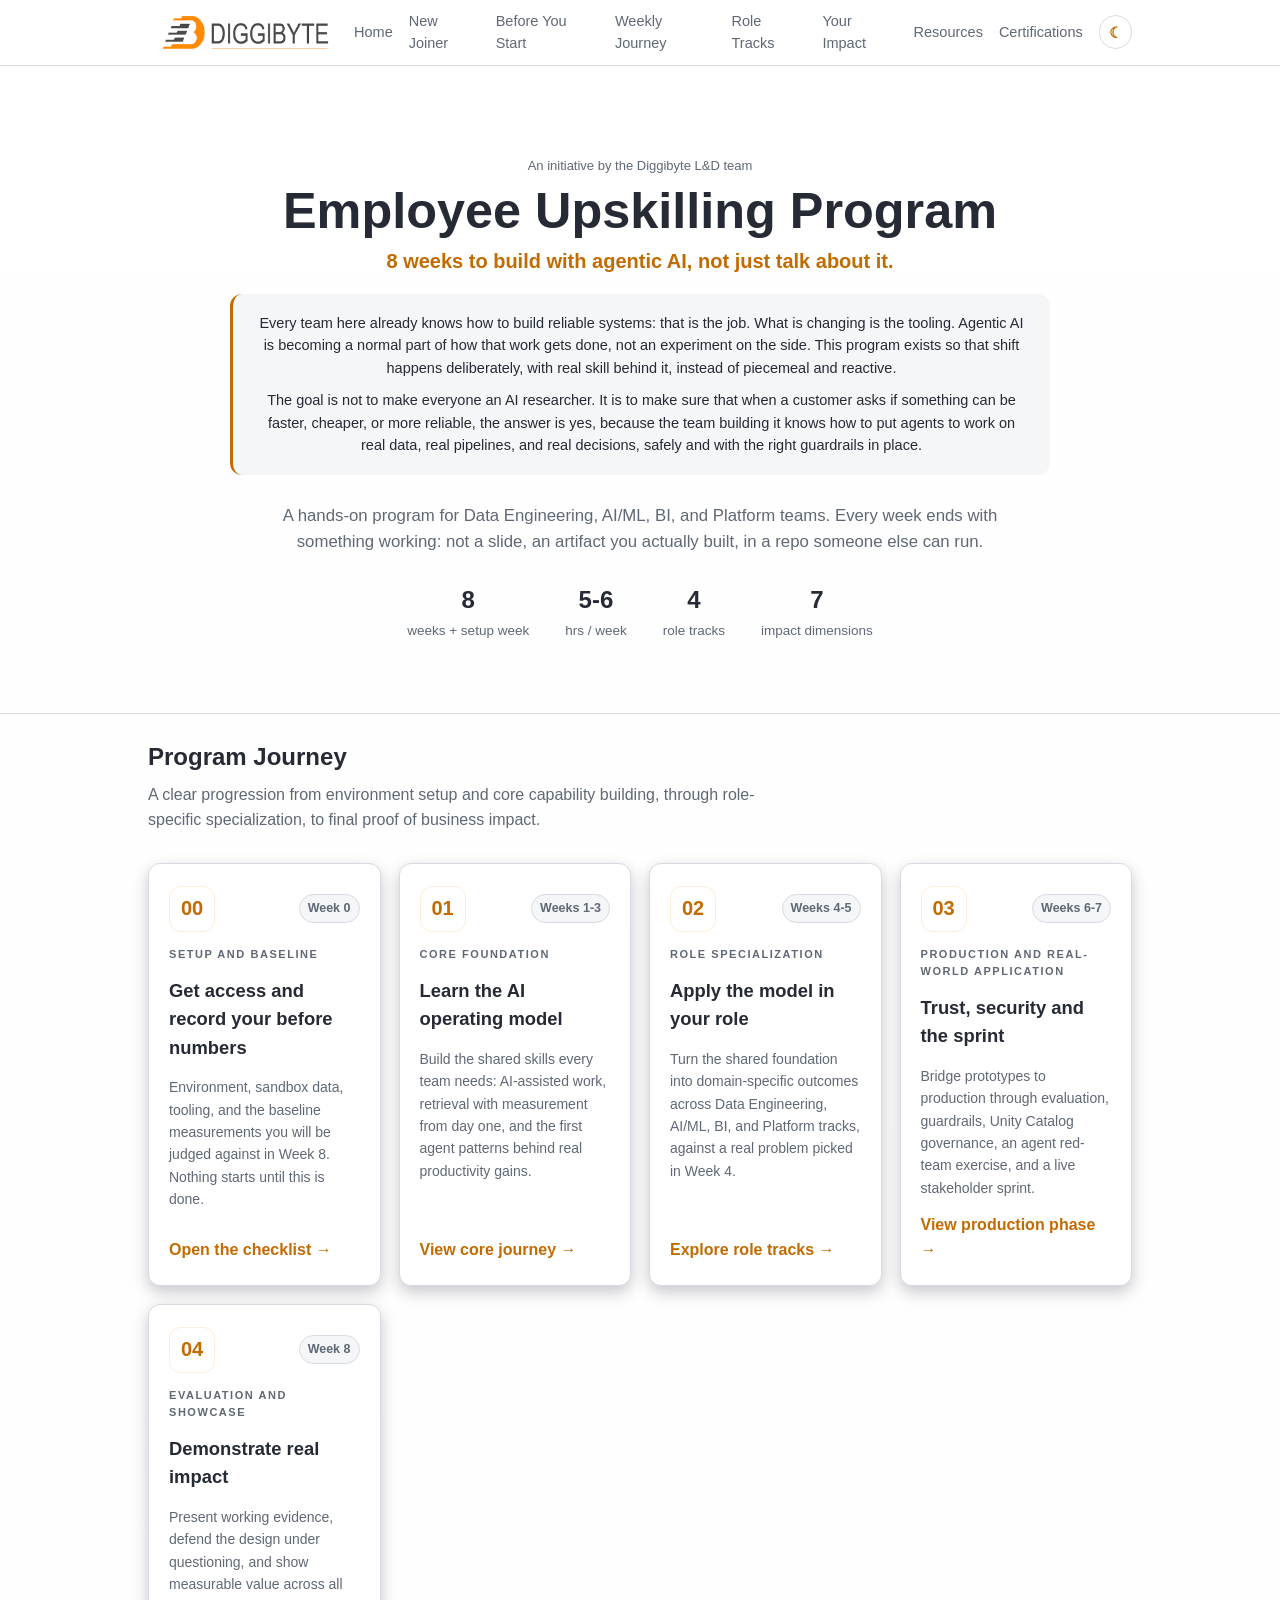
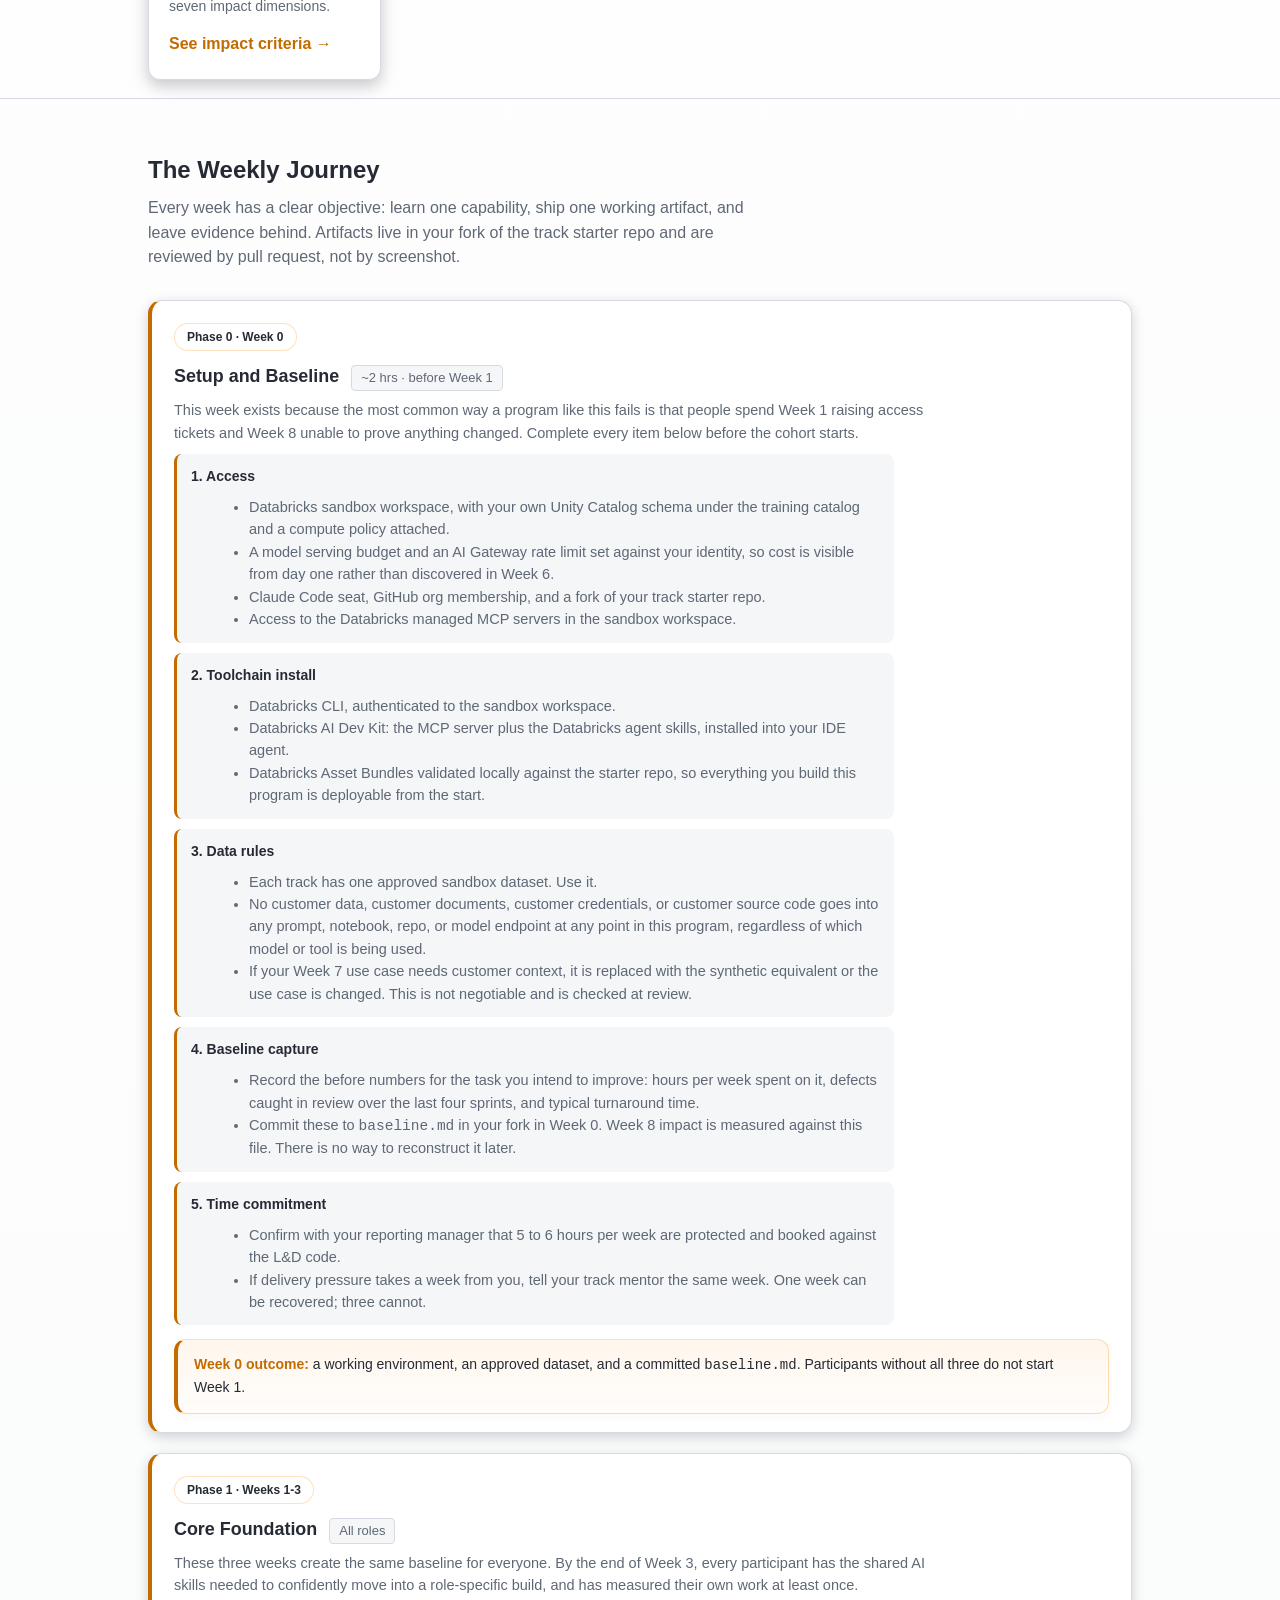
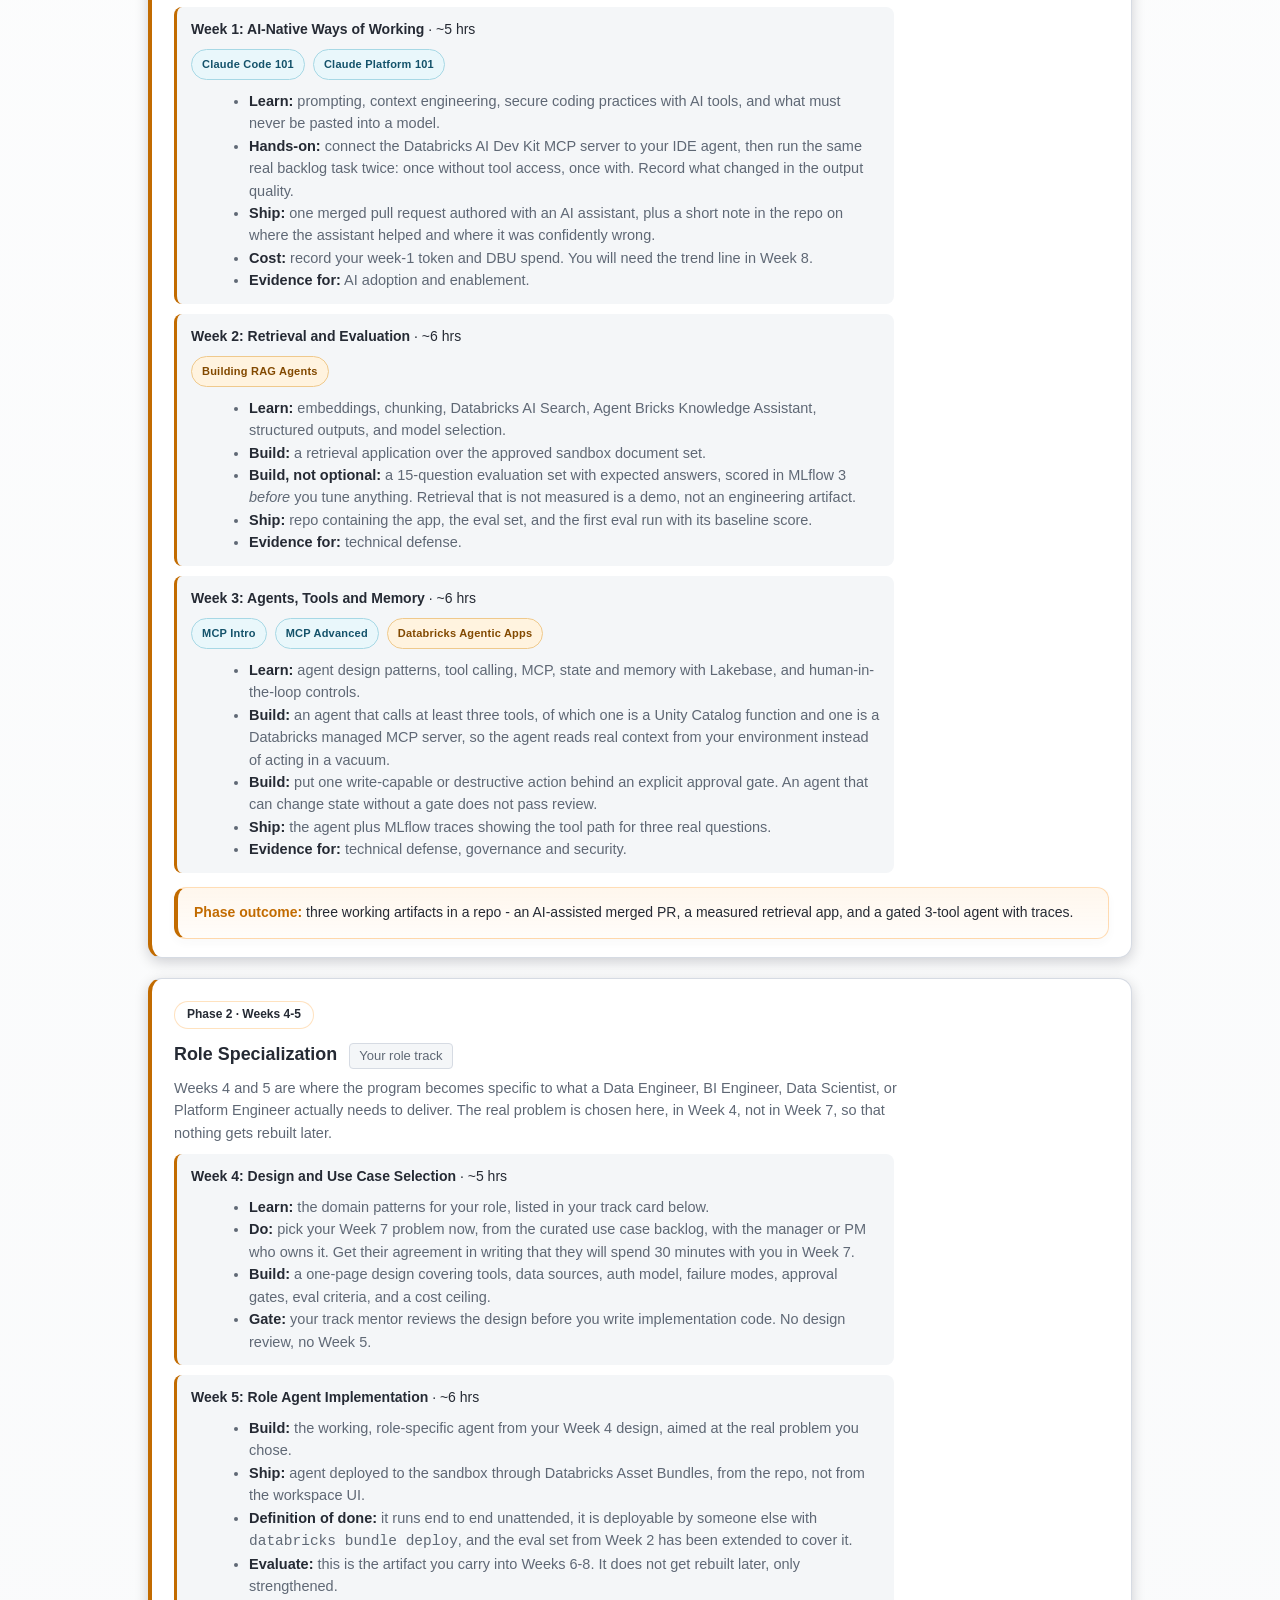
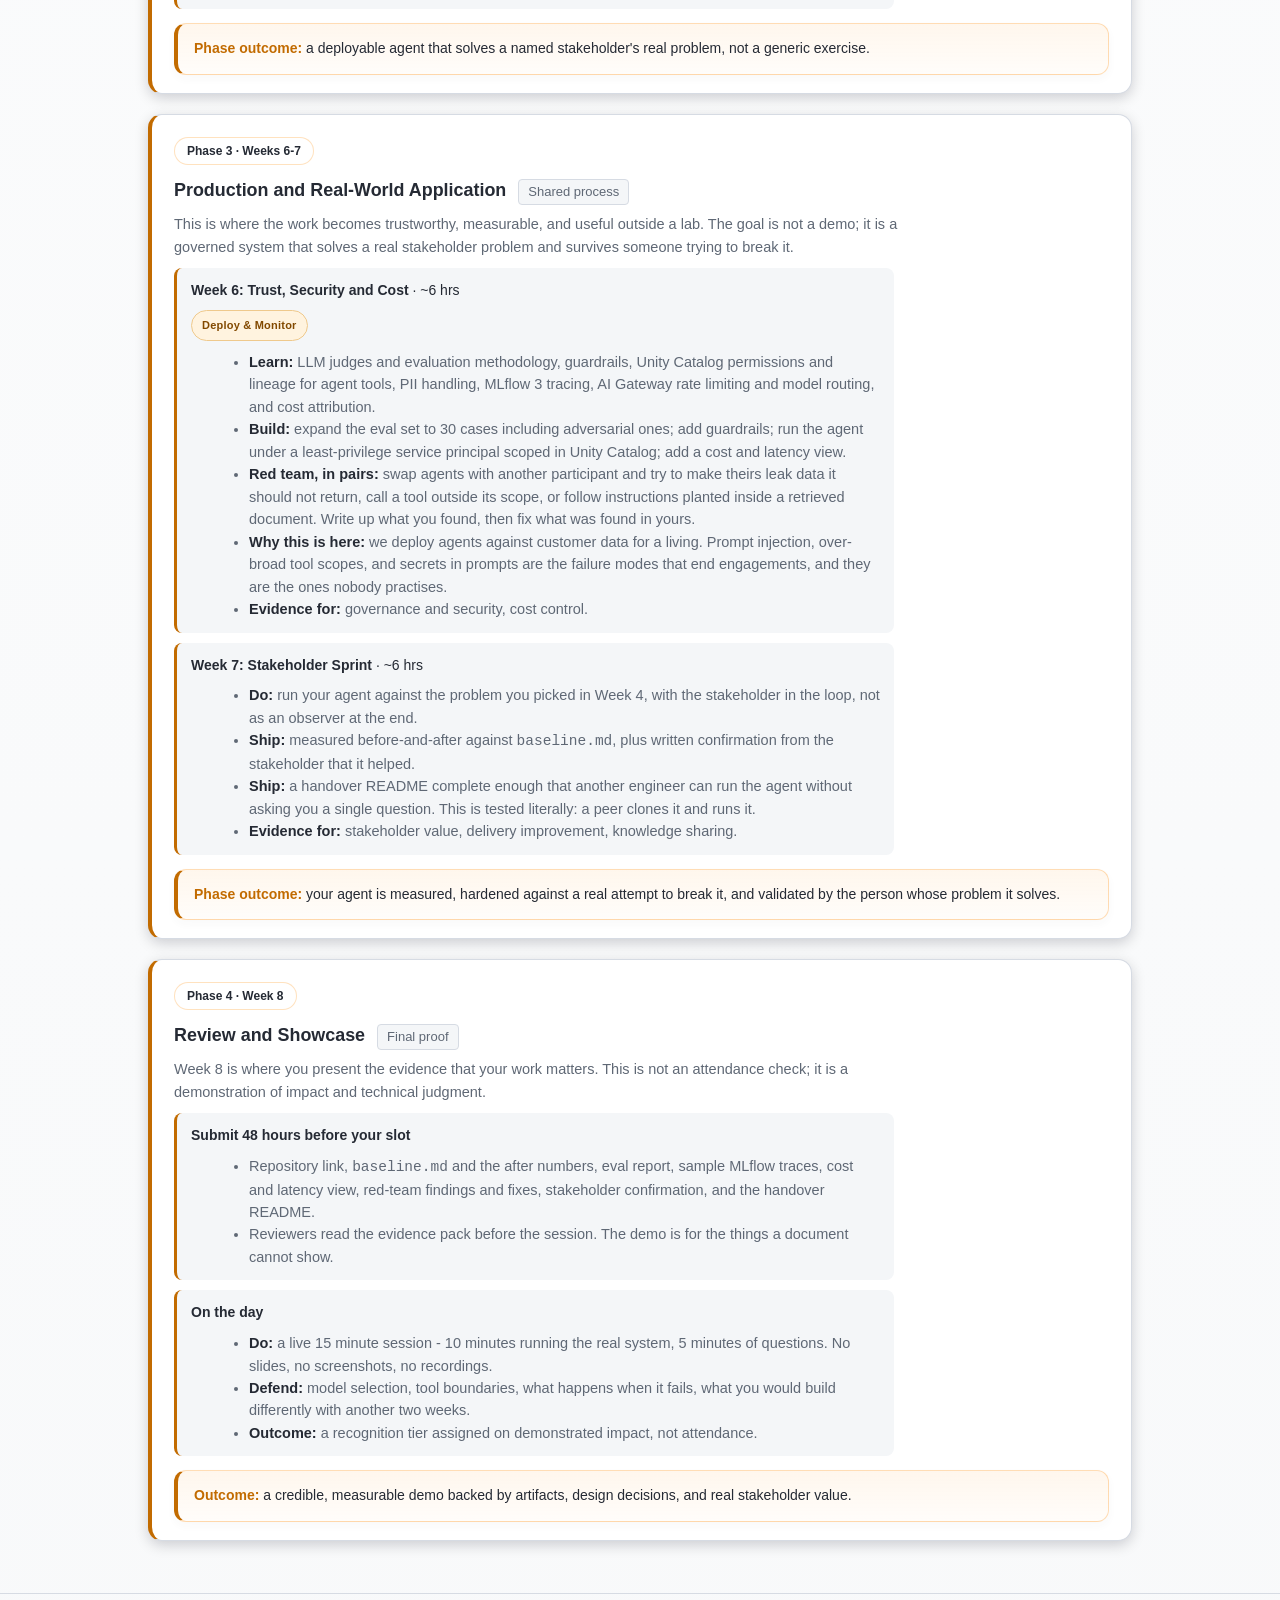
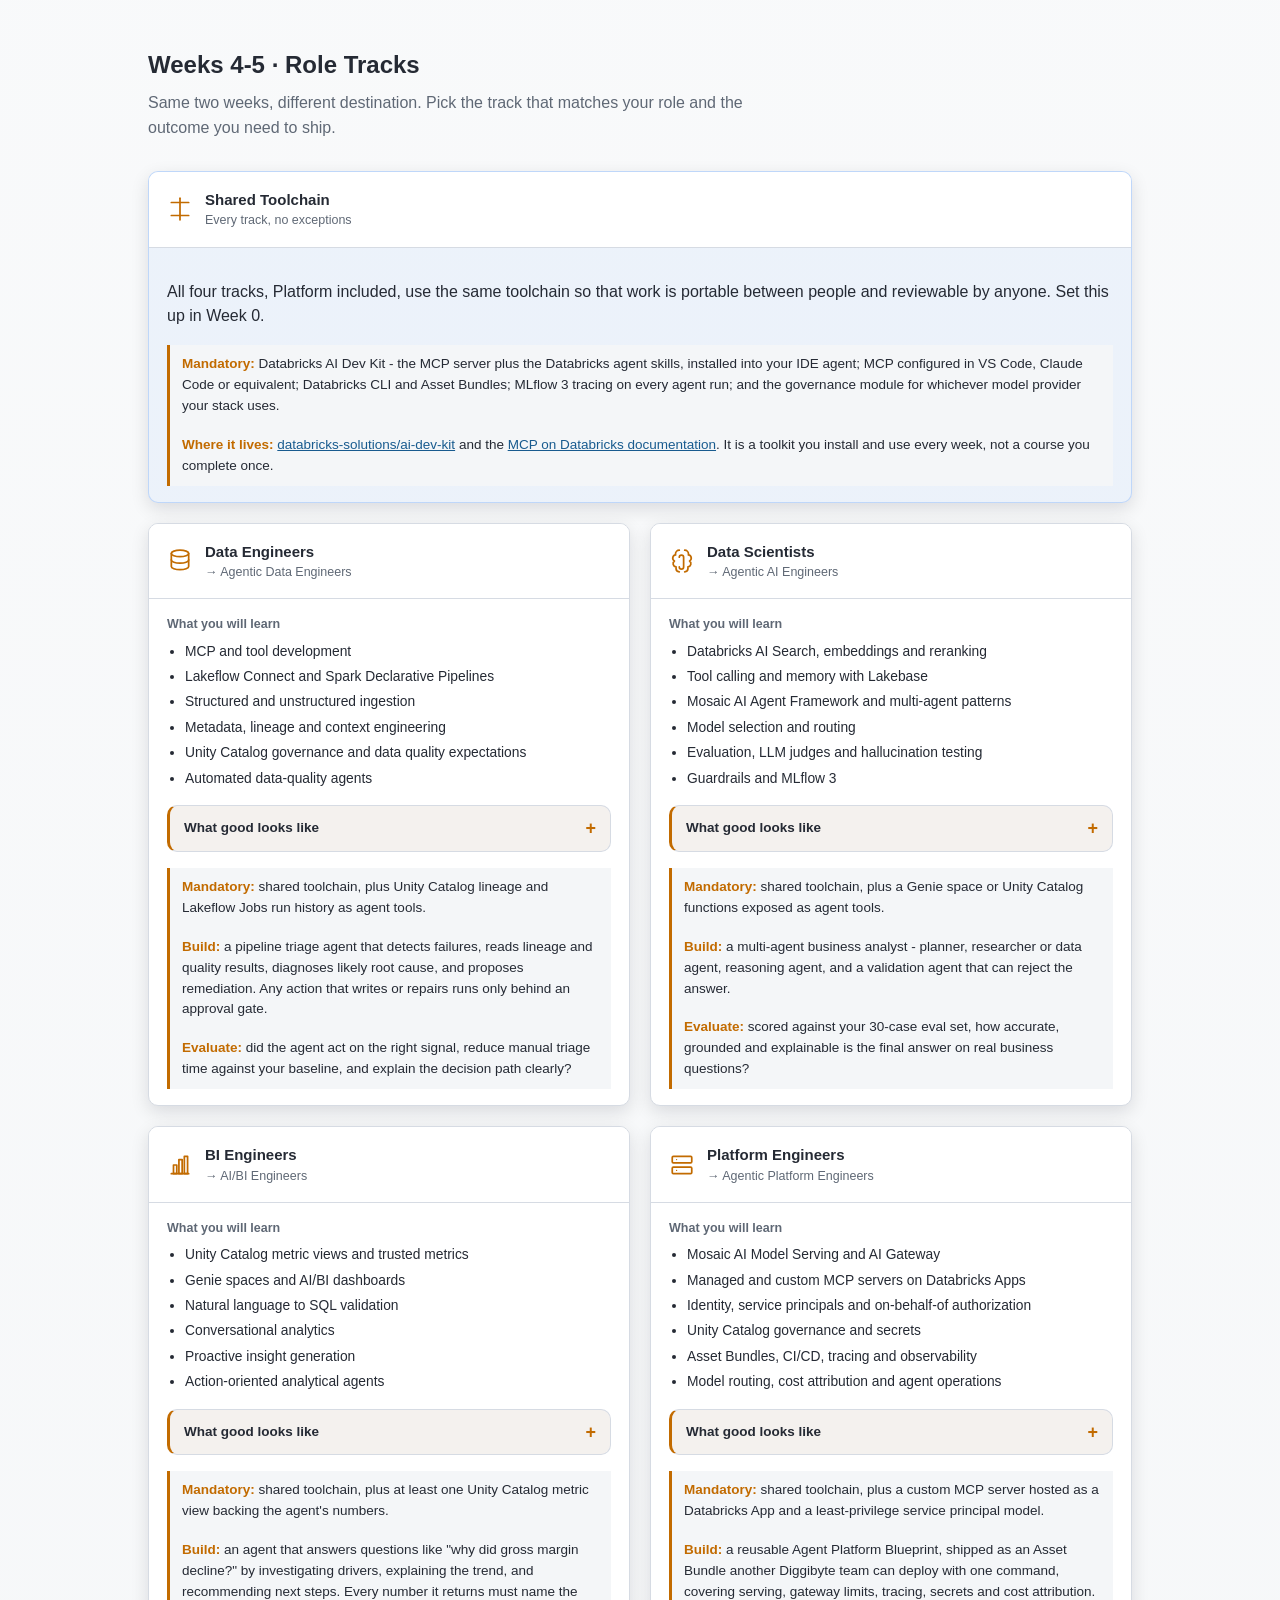
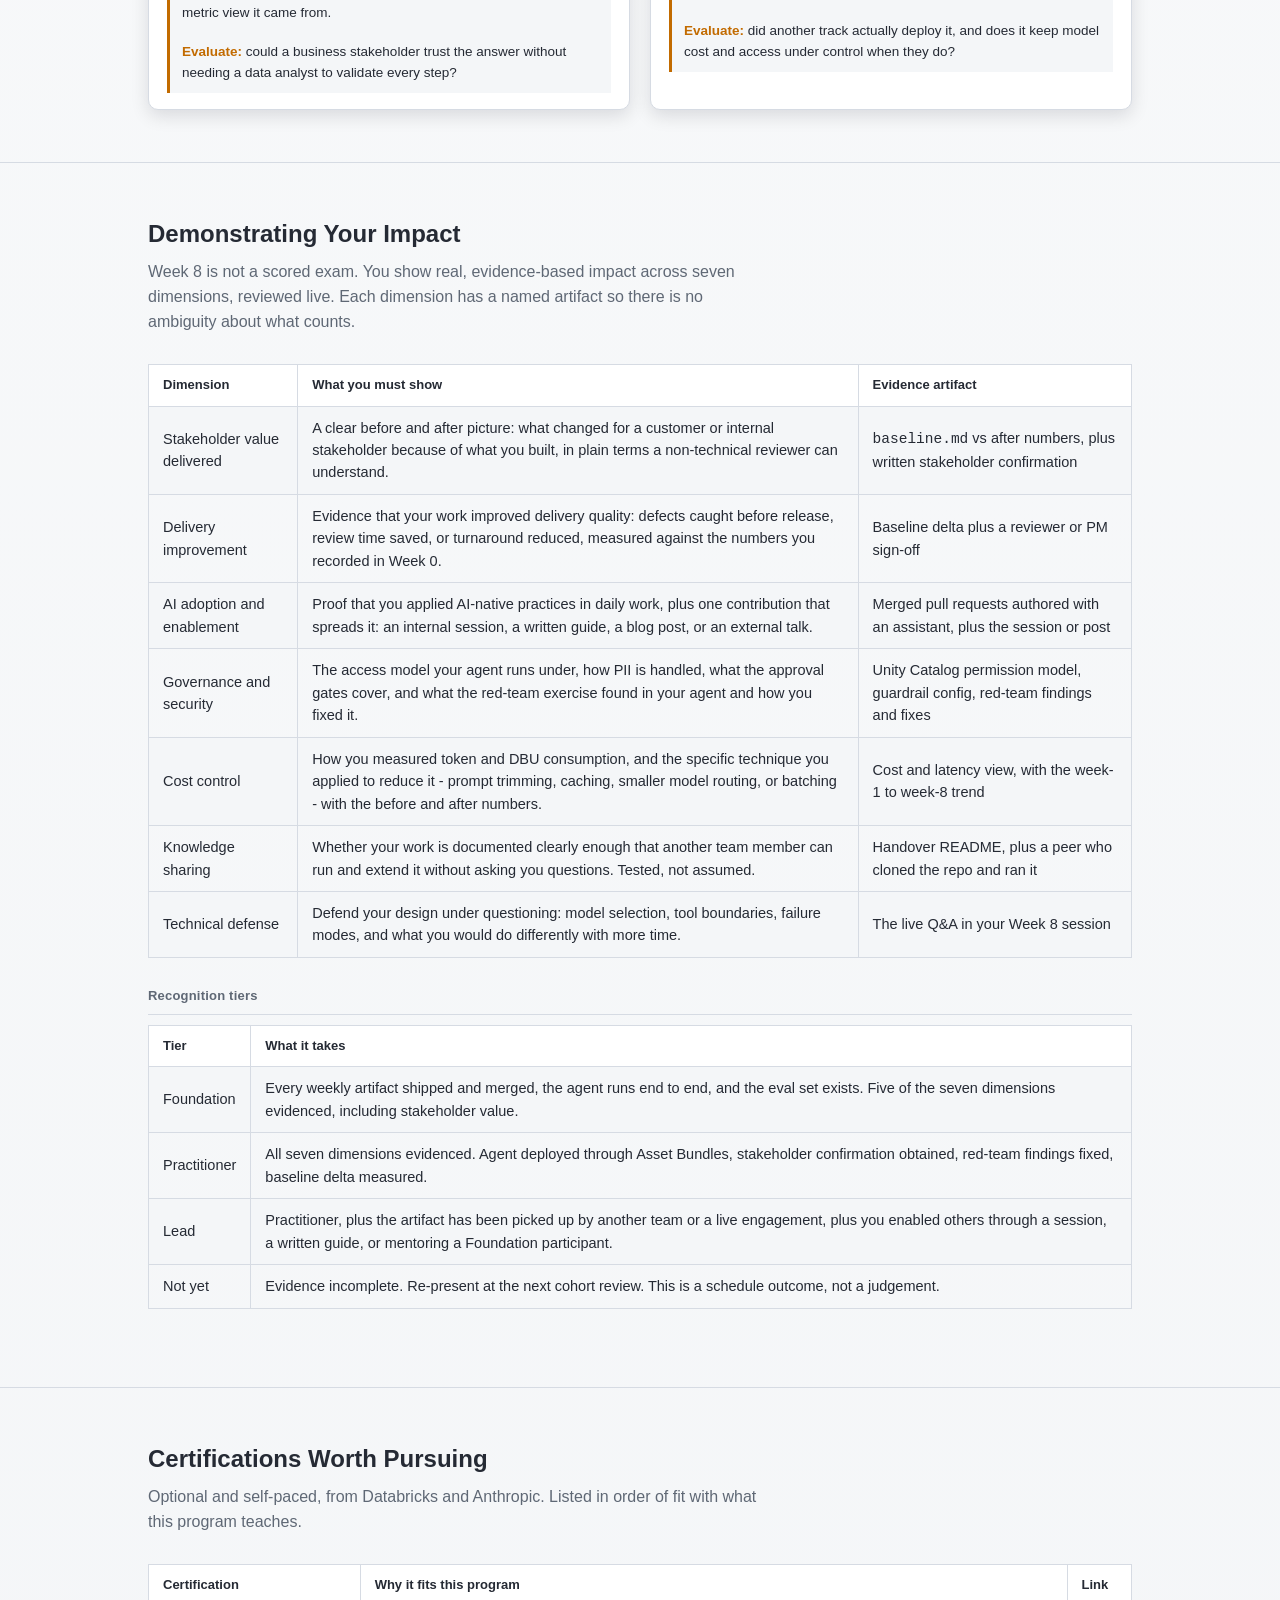
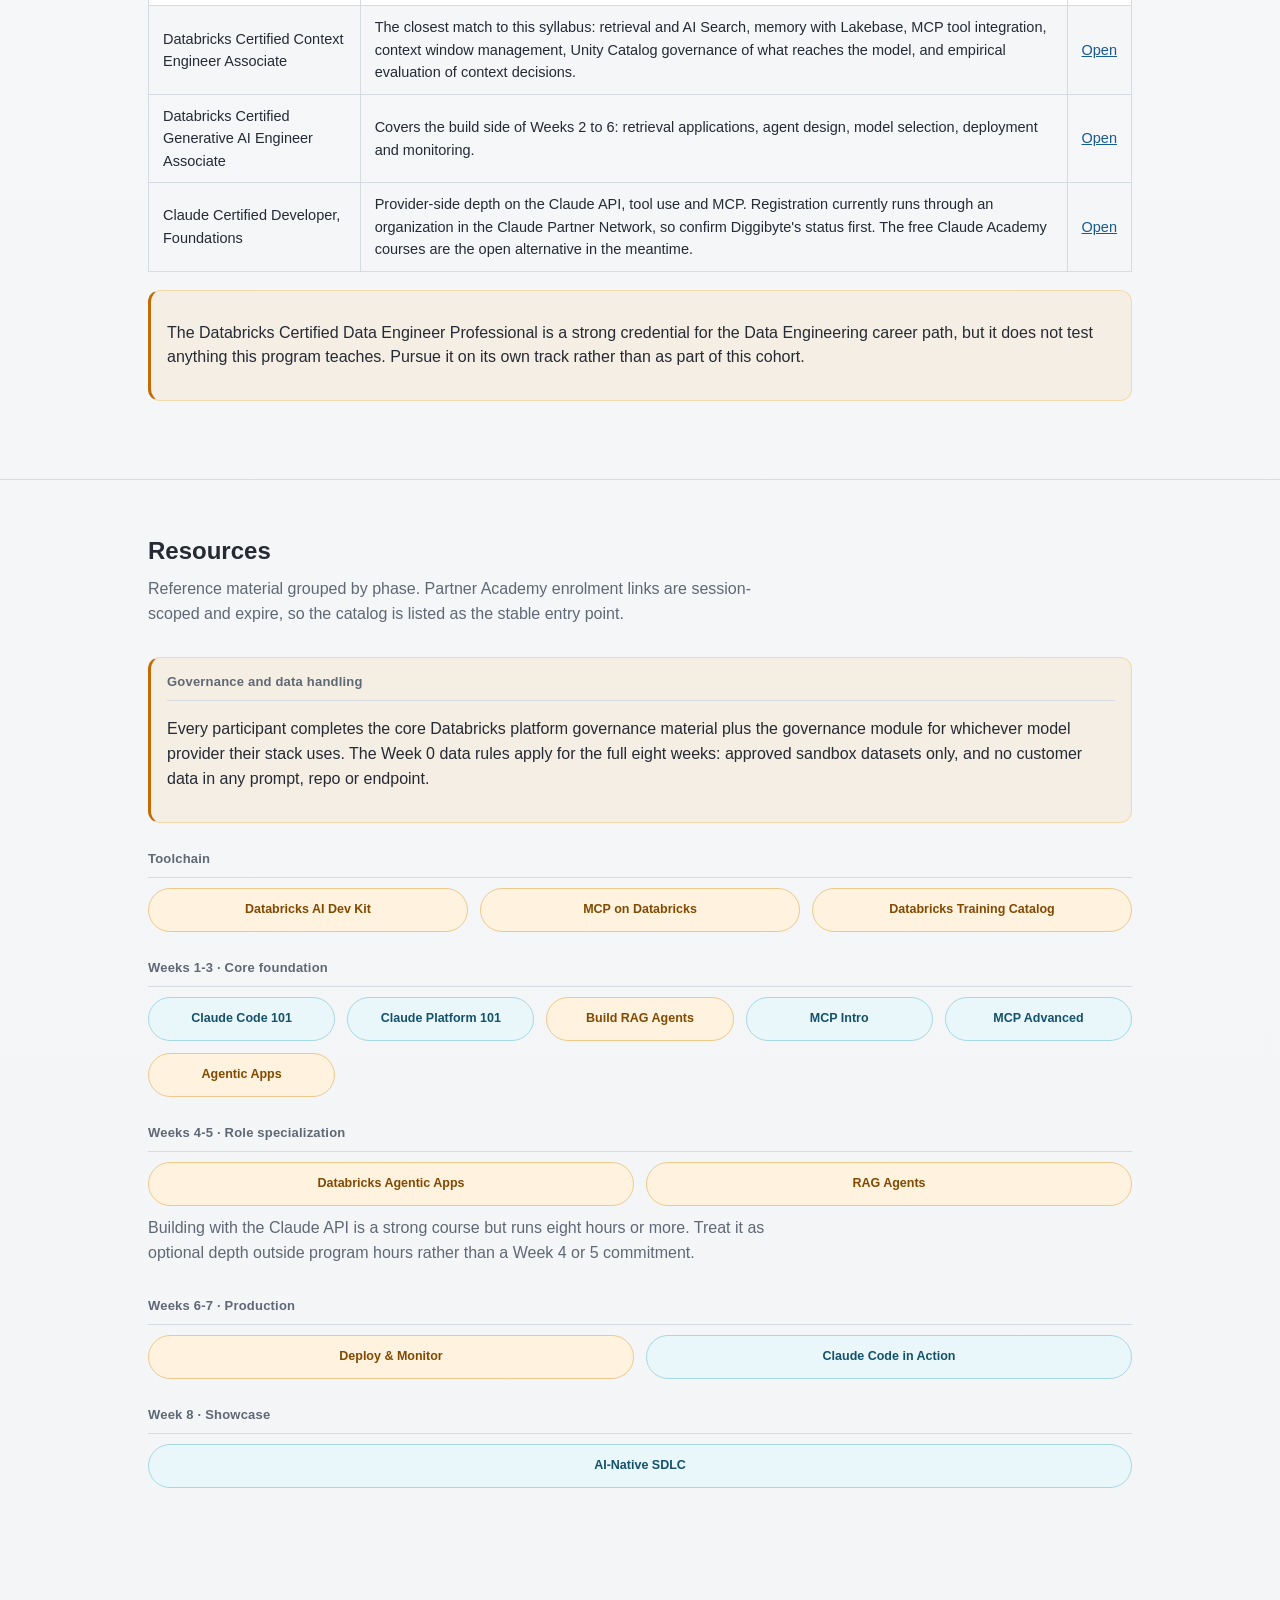
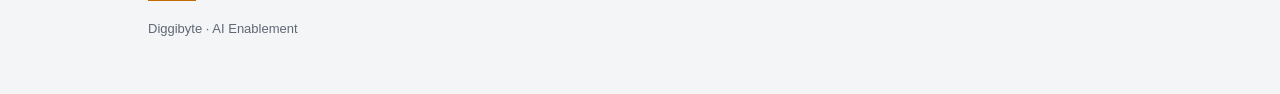
==== ai-enablement.html @ 94a63418 "Add L&D onboarding and home pages Co-authored-by: Copilot <223556219+Copilot@users.noreply.github.co" ====
<!DOCTYPE html>
<html lang="en">
<head>
  <meta charset="UTF-8">
  <meta name="viewport" content="width=device-width, initial-scale=1.0">
  <meta name="description" content="Diggibyte AI enablement program for agentic engineering.">
  <title>Diggibyte: AI Enablement</title>
  <link rel="stylesheet" href="css/styles.css">
</head>
<body class="light-theme">
  <nav>
    <div class="nav-inner">
      <div class="brand">
        <img class="brand-logo" src="assets/logo.png" alt="Diggibyte">
      </div>
      <div class="navlinks">
        <a href="index.html">Home</a>
        <a href="new-joiner.html">New Joiner</a>
        <a href="#setup">Before You Start</a>
        <a href="#journey">Weekly Journey</a>
        <a href="#tracks">Role Tracks</a>
        <a href="#impact">Your Impact</a>
        <a href="#resources">Resources</a>
        <a href="#certification">Certifications</a>
        <button class="theme-toggle" type="button" aria-pressed="true" aria-label="Switch to dark theme" title="Switch theme">
          <span class="theme-icon" aria-hidden="true">&#9790;</span>
        </button>
      </div>
    </div>
  </nav>

  <header class="hero">
    <div class="wrap">
      <p class="initiative">An initiative by the Diggibyte L&amp;D team</p>
      <h1 class="program-name">Employee Upskilling Program</h1>
      <p class="tagline">8 weeks to build with agentic AI, not just talk about it.</p>
      <div class="why-block">
        <p>Every team here already knows how to build reliable systems: that is the job. What is changing is the tooling. Agentic AI is becoming a normal part of how that work gets done, not an experiment on the side. This program exists so that shift happens deliberately, with real skill behind it, instead of piecemeal and reactive.</p>
        <p>The goal is not to make everyone an AI researcher. It is to make sure that when a customer asks if something can be faster, cheaper, or more reliable, the answer is yes, because the team building it knows how to put agents to work on real data, real pipelines, and real decisions, safely and with the right guardrails in place.</p>
      </div>
      <p class="lede">A hands-on program for Data Engineering, AI/ML, BI, and Platform teams. Every week ends with something working: not a slide, an artifact you actually built, in a repo someone else can run.</p>
      <div class="stat-row">
        <div class="stat"><b>8</b><span>weeks + setup week</span></div>
        <div class="stat"><b>5-6</b><span>hrs / week</span></div>
        <div class="stat"><b>4</b><span>role tracks</span></div>
        <div class="stat"><b>7</b><span>impact dimensions</span></div>
      </div>
    </div>
  </header>

  <section class="journey-map">
    <div class="wrap">
      <h2>Program Journey</h2>
      <p class="section-lede">A clear progression from environment setup and core capability building, through role-specific specialization, to final proof of business impact.</p>
      <div class="phase-grid">
        <div class="phase-card">
          <div class="phase-header">
            <div class="phase-icon">00</div>
            <div class="phase-weeks">Week 0</div>
          </div>
          <div class="phase-label">Setup and baseline</div>
          <h3 class="phase-title">Get access and record your before numbers</h3>
          <p>Environment, sandbox data, tooling, and the baseline measurements you will be judged against in Week 8. Nothing starts until this is done.</p>
          <a href="#setup">Open the checklist &#8594;</a>
        </div>
        <div class="phase-card">
          <div class="phase-header">
            <div class="phase-icon">01</div>
            <div class="phase-weeks">Weeks 1-3</div>
          </div>
          <div class="phase-label">Core foundation</div>
          <h3 class="phase-title">Learn the AI operating model</h3>
          <p>Build the shared skills every team needs: AI-assisted work, retrieval with measurement from day one, and the first agent patterns behind real productivity gains.</p>
          <a href="#journey">View core journey &#8594;</a>
        </div>
        <div class="phase-card">
          <div class="phase-header">
            <div class="phase-icon">02</div>
            <div class="phase-weeks">Weeks 4-5</div>
          </div>
          <div class="phase-label">Role specialization</div>
          <h3 class="phase-title">Apply the model in your role</h3>
          <p>Turn the shared foundation into domain-specific outcomes across Data Engineering, AI/ML, BI, and Platform tracks, against a real problem picked in Week 4.</p>
          <a href="#tracks">Explore role tracks &#8594;</a>
        </div>
        <div class="phase-card">
          <div class="phase-header">
            <div class="phase-icon">03</div>
            <div class="phase-weeks">Weeks 6-7</div>
          </div>
          <div class="phase-label">Production and real-world application</div>
          <h3 class="phase-title">Trust, security and the sprint</h3>
          <p>Bridge prototypes to production through evaluation, guardrails, Unity Catalog governance, an agent red-team exercise, and a live stakeholder sprint.</p>
          <a href="#journey">View production phase &#8594;</a>
        </div>
        <div class="phase-card">
          <div class="phase-header">
            <div class="phase-icon">04</div>
            <div class="phase-weeks">Week 8</div>
          </div>
          <div class="phase-label">Evaluation and showcase</div>
          <h3 class="phase-title">Demonstrate real impact</h3>
          <p>Present working evidence, defend the design under questioning, and show measurable value across all seven impact dimensions.</p>
          <a href="#impact">See impact criteria &#8594;</a>
        </div>
      </div>
    </div>
  </section>

  <section id="journey">
    <div class="wrap">
      <h2>The Weekly Journey</h2>
      <p class="section-lede">Every week has a clear objective: learn one capability, ship one working artifact, and leave evidence behind. Artifacts live in your fork of the track starter repo and are reviewed by pull request, not by screenshot.</p>

      <div class="journey">

        <div class="wk-section" id="setup" data-week="0">
          <div class="wk-step-badge">Phase 0 &#183; Week 0</div>
          <div class="wk-head"><span class="wk-title">Setup and Baseline</span><span class="wk-hours">~2 hrs &#183; before Week 1</span></div>
          <div class="wk-body">
            <p>This week exists because the most common way a program like this fails is that people spend Week 1 raising access tickets and Week 8 unable to prove anything changed. Complete every item below before the cohort starts.</p>

            <div class="wk-section-block">
              <p><strong>1. Access</strong></p>
              <ul>
                <li>Databricks sandbox workspace, with your own Unity Catalog schema under the training catalog and a compute policy attached.</li>
                <li>A model serving budget and an AI Gateway rate limit set against your identity, so cost is visible from day one rather than discovered in Week 6.</li>
                <li>Claude Code seat, GitHub org membership, and a fork of your track starter repo.</li>
                <li>Access to the Databricks managed MCP servers in the sandbox workspace.</li>
              </ul>
            </div>

            <div class="wk-section-block">
              <p><strong>2. Toolchain install</strong></p>
              <ul>
                <li>Databricks CLI, authenticated to the sandbox workspace.</li>
                <li>Databricks AI Dev Kit: the MCP server plus the Databricks agent skills, installed into your IDE agent.</li>
                <li>Databricks Asset Bundles validated locally against the starter repo, so everything you build this program is deployable from the start.</li>
              </ul>
            </div>

            <div class="wk-section-block">
              <p><strong>3. Data rules</strong></p>
              <ul>
                <li>Each track has one approved sandbox dataset. Use it.</li>
                <li>No customer data, customer documents, customer credentials, or customer source code goes into any prompt, notebook, repo, or model endpoint at any point in this program, regardless of which model or tool is being used.</li>
                <li>If your Week 7 use case needs customer context, it is replaced with the synthetic equivalent or the use case is changed. This is not negotiable and is checked at review.</li>
              </ul>
            </div>

            <div class="wk-section-block">
              <p><strong>4. Baseline capture</strong></p>
              <ul>
                <li>Record the before numbers for the task you intend to improve: hours per week spent on it, defects caught in review over the last four sprints, and typical turnaround time.</li>
                <li>Commit these to <code>baseline.md</code> in your fork in Week 0. Week 8 impact is measured against this file. There is no way to reconstruct it later.</li>
              </ul>
            </div>

            <div class="wk-section-block">
              <p><strong>5. Time commitment</strong></p>
              <ul>
                <li>Confirm with your reporting manager that 5 to 6 hours per week are protected and booked against the L&amp;D code.</li>
                <li>If delivery pressure takes a week from you, tell your track mentor the same week. One week can be recovered; three cannot.</li>
              </ul>
            </div>
          </div>
          <div class="outcome"><b>Week 0 outcome:</b> a working environment, an approved dataset, and a committed <code>baseline.md</code>. Participants without all three do not start Week 1.</div>
        </div>

        <div class="wk-section" data-week="1-3">
          <div class="wk-step-badge">Phase 1 &#183; Weeks 1-3</div>
          <div class="wk-head"><span class="wk-title">Core Foundation</span><span class="wk-hours">All roles</span></div>
          <div class="wk-body">
            <p>These three weeks create the same baseline for everyone. By the end of Week 3, every participant has the shared AI skills needed to confidently move into a role-specific build, and has measured their own work at least once.</p>

            <div class="wk-section-block">
              <p><strong>Week 1: AI-Native Ways of Working</strong> &#183; ~5 hrs</p>
              <div class="course-tags">
                <a class="course-tag claude" href="https://academy.claude.com/courses/claude-code-101" target="_blank" rel="noopener">Claude Code 101</a>
                <a class="course-tag claude" href="https://academy.claude.com/courses/claude-platform-101" target="_blank" rel="noopener">Claude Platform 101</a>
              </div>
              <ul>
                <li><strong>Learn:</strong> prompting, context engineering, secure coding practices with AI tools, and what must never be pasted into a model.</li>
                <li><strong>Hands-on:</strong> connect the Databricks AI Dev Kit MCP server to your IDE agent, then run the same real backlog task twice: once without tool access, once with. Record what changed in the output quality.</li>
                <li><strong>Ship:</strong> one merged pull request authored with an AI assistant, plus a short note in the repo on where the assistant helped and where it was confidently wrong.</li>
                <li><strong>Cost:</strong> record your week-1 token and DBU spend. You will need the trend line in Week 8.</li>
                <li><strong>Evidence for:</strong> AI adoption and enablement.</li>
              </ul>
            </div>

            <div class="wk-section-block">
              <p><strong>Week 2: Retrieval and Evaluation</strong> &#183; ~6 hrs</p>
              <div class="course-tags">
                <a class="course-tag databricks" href="https://partner-academy.databricks.com/learn/courses/5786/building-rag-agents-with-agent-bricks" target="_blank" rel="noopener">Building RAG Agents</a>
              </div>
              <ul>
                <li><strong>Learn:</strong> embeddings, chunking, Databricks AI Search, Agent Bricks Knowledge Assistant, structured outputs, and model selection.</li>
                <li><strong>Build:</strong> a retrieval application over the approved sandbox document set.</li>
                <li><strong>Build, not optional:</strong> a 15-question evaluation set with expected answers, scored in MLflow 3 <em>before</em> you tune anything. Retrieval that is not measured is a demo, not an engineering artifact.</li>
                <li><strong>Ship:</strong> repo containing the app, the eval set, and the first eval run with its baseline score.</li>
                <li><strong>Evidence for:</strong> technical defense.</li>
              </ul>
            </div>

            <div class="wk-section-block">
              <p><strong>Week 3: Agents, Tools and Memory</strong> &#183; ~6 hrs</p>
              <div class="course-tags">
                <a class="course-tag claude" href="https://academy.claude.com/courses/introduction-to-model-context-protocol" target="_blank" rel="noopener">MCP Intro</a>
                <a class="course-tag claude" href="https://academy.claude.com/courses/model-context-protocol-advanced-topics" target="_blank" rel="noopener">MCP Advanced</a>
                <a class="course-tag databricks" href="https://partner-academy.databricks.com/learn/courses/5785/building-agentic-applications-on-databricks" target="_blank" rel="noopener">Databricks Agentic Apps</a>
              </div>
              <ul>
                <li><strong>Learn:</strong> agent design patterns, tool calling, MCP, state and memory with Lakebase, and human-in-the-loop controls.</li>
                <li><strong>Build:</strong> an agent that calls at least three tools, of which one is a Unity Catalog function and one is a Databricks managed MCP server, so the agent reads real context from your environment instead of acting in a vacuum.</li>
                <li><strong>Build:</strong> put one write-capable or destructive action behind an explicit approval gate. An agent that can change state without a gate does not pass review.</li>
                <li><strong>Ship:</strong> the agent plus MLflow traces showing the tool path for three real questions.</li>
                <li><strong>Evidence for:</strong> technical defense, governance and security.</li>
              </ul>
            </div>
          </div>
          <div class="outcome"><b>Phase outcome:</b> three working artifacts in a repo - an AI-assisted merged PR, a measured retrieval app, and a gated 3-tool agent with traces.</div>
        </div>

        <div class="wk-section" data-week="4-5">
          <div class="wk-step-badge">Phase 2 &#183; Weeks 4-5</div>
          <div class="wk-head"><span class="wk-title">Role Specialization</span><span class="wk-hours">Your role track</span></div>
          <div class="wk-body">
            <p>Weeks 4 and 5 are where the program becomes specific to what a Data Engineer, BI Engineer, Data Scientist, or Platform Engineer actually needs to deliver. The real problem is chosen here, in Week 4, not in Week 7, so that nothing gets rebuilt later.</p>

            <div class="wk-section-block">
              <p><strong>Week 4: Design and Use Case Selection</strong> &#183; ~5 hrs</p>
              <ul>
                <li><strong>Learn:</strong> the domain patterns for your role, listed in your track card below.</li>
                <li><strong>Do:</strong> pick your Week 7 problem now, from the curated use case backlog, with the manager or PM who owns it. Get their agreement in writing that they will spend 30 minutes with you in Week 7.</li>
                <li><strong>Build:</strong> a one-page design covering tools, data sources, auth model, failure modes, approval gates, eval criteria, and a cost ceiling.</li>
                <li><strong>Gate:</strong> your track mentor reviews the design before you write implementation code. No design review, no Week 5.</li>
              </ul>
            </div>

            <div class="wk-section-block">
              <p><strong>Week 5: Role Agent Implementation</strong> &#183; ~6 hrs</p>
              <ul>
                <li><strong>Build:</strong> the working, role-specific agent from your Week 4 design, aimed at the real problem you chose.</li>
                <li><strong>Ship:</strong> agent deployed to the sandbox through Databricks Asset Bundles, from the repo, not from the workspace UI.</li>
                <li><strong>Definition of done:</strong> it runs end to end unattended, it is deployable by someone else with <code>databricks bundle deploy</code>, and the eval set from Week 2 has been extended to cover it.</li>
                <li><strong>Evaluate:</strong> this is the artifact you carry into Weeks 6-8. It does not get rebuilt later, only strengthened.</li>
              </ul>
            </div>
          </div>
          <div class="outcome"><b>Phase outcome:</b> a deployable agent that solves a named stakeholder's real problem, not a generic exercise.</div>
        </div>

        <div class="wk-section" data-week="6-7">
          <div class="wk-step-badge">Phase 3 &#183; Weeks 6-7</div>
          <div class="wk-head"><span class="wk-title">Production and Real-World Application</span><span class="wk-hours">Shared process</span></div>
          <div class="wk-body">
            <p>This is where the work becomes trustworthy, measurable, and useful outside a lab. The goal is not a demo; it is a governed system that solves a real stakeholder problem and survives someone trying to break it.</p>

            <div class="wk-section-block">
              <p><strong>Week 6: Trust, Security and Cost</strong> &#183; ~6 hrs</p>
              <div class="course-tags">
                <a class="course-tag databricks" href="https://partner-academy.databricks.com/learn/courses/5784/deploying-and-monitoring-agent-applications-on-databricks" target="_blank" rel="noopener">Deploy &amp; Monitor</a>
              </div>
              <ul>
                <li><strong>Learn:</strong> LLM judges and evaluation methodology, guardrails, Unity Catalog permissions and lineage for agent tools, PII handling, MLflow 3 tracing, AI Gateway rate limiting and model routing, and cost attribution.</li>
                <li><strong>Build:</strong> expand the eval set to 30 cases including adversarial ones; add guardrails; run the agent under a least-privilege service principal scoped in Unity Catalog; add a cost and latency view.</li>
                <li><strong>Red team, in pairs:</strong> swap agents with another participant and try to make theirs leak data it should not return, call a tool outside its scope, or follow instructions planted inside a retrieved document. Write up what you found, then fix what was found in yours.</li>
                <li><strong>Why this is here:</strong> we deploy agents against customer data for a living. Prompt injection, over-broad tool scopes, and secrets in prompts are the failure modes that end engagements, and they are the ones nobody practises.</li>
                <li><strong>Evidence for:</strong> governance and security, cost control.</li>
              </ul>
            </div>

            <div class="wk-section-block">
              <p><strong>Week 7: Stakeholder Sprint</strong> &#183; ~6 hrs</p>
              <ul>
                <li><strong>Do:</strong> run your agent against the problem you picked in Week 4, with the stakeholder in the loop, not as an observer at the end.</li>
                <li><strong>Ship:</strong> measured before-and-after against <code>baseline.md</code>, plus written confirmation from the stakeholder that it helped.</li>
                <li><strong>Ship:</strong> a handover README complete enough that another engineer can run the agent without asking you a single question. This is tested literally: a peer clones it and runs it.</li>
                <li><strong>Evidence for:</strong> stakeholder value, delivery improvement, knowledge sharing.</li>
              </ul>
            </div>
          </div>
          <div class="outcome"><b>Phase outcome:</b> your agent is measured, hardened against a real attempt to break it, and validated by the person whose problem it solves.</div>
        </div>

        <div class="wk-section" data-week="8">
          <div class="wk-step-badge">Phase 4 &#183; Week 8</div>
          <div class="wk-head"><span class="wk-title">Review and Showcase</span><span class="wk-hours">Final proof</span></div>
          <div class="wk-body">
            <p>Week 8 is where you present the evidence that your work matters. This is not an attendance check; it is a demonstration of impact and technical judgment.</p>

            <div class="wk-section-block">
              <p><strong>Submit 48 hours before your slot</strong></p>
              <ul>
                <li>Repository link, <code>baseline.md</code> and the after numbers, eval report, sample MLflow traces, cost and latency view, red-team findings and fixes, stakeholder confirmation, and the handover README.</li>
                <li>Reviewers read the evidence pack before the session. The demo is for the things a document cannot show.</li>
              </ul>
            </div>

            <div class="wk-section-block">
              <p><strong>On the day</strong></p>
              <ul>
                <li><strong>Do:</strong> a live 15 minute session - 10 minutes running the real system, 5 minutes of questions. No slides, no screenshots, no recordings.</li>
                <li><strong>Defend:</strong> model selection, tool boundaries, what happens when it fails, what you would build differently with another two weeks.</li>
                <li><strong>Outcome:</strong> a recognition tier assigned on demonstrated impact, not attendance.</li>
              </ul>
            </div>
          </div>
          <div class="outcome"><b>Outcome:</b> a credible, measurable demo backed by artifacts, design decisions, and real stakeholder value.</div>
        </div>

      </div>
    </div>
  </section>

  <section id="tracks">
    <div class="wrap">
      <h2>Weeks 4-5 &#183; Role Tracks</h2>
      <p class="section-lede">Same two weeks, different destination. Pick the track that matches your role and the outcome you need to ship.</p>

      <div class="role-grid">
        <div class="role-card" style="grid-column: 1 / -1; background: rgba(59,130,246,.06); border: 1px solid rgba(59,130,246,.25);">
          <div class="role-card-head">
            <span class="role-icon">
              <svg viewBox="0 0 24 24" fill="none" stroke="currentColor" stroke-width="1.6" stroke-linecap="round" stroke-linejoin="round">
                <path d="M12 2v20"/>
                <path d="M4 6h16"/>
                <path d="M4 18h16"/>
              </svg>
            </span>
            <div>
              <div class="role-name">Shared Toolchain</div>
              <div class="role-sub">Every track, no exceptions</div>
            </div>
          </div>
          <div class="role-card-body">
            <p>All four tracks, Platform included, use the same toolchain so that work is portable between people and reviewable by anyone. Set this up in Week 0.</p>
            <div class="assignment"><b>Mandatory:</b> Databricks AI Dev Kit - the MCP server plus the Databricks agent skills, installed into your IDE agent; MCP configured in VS Code, Claude Code or equivalent; Databricks CLI and Asset Bundles; MLflow 3 tracing on every agent run; and the governance module for whichever model provider your stack uses.</div>
            <div class="assignment"><b>Where it lives:</b> <a href="https://github.com/databricks-solutions/ai-dev-kit" target="_blank" rel="noopener">databricks-solutions/ai-dev-kit</a> and the <a href="https://docs.databricks.com/aws/en/generative-ai/agent-framework/mcp" target="_blank" rel="noopener">MCP on Databricks documentation</a>. It is a toolkit you install and use every week, not a course you complete once.</div>
          </div>
        </div>

        <!-- Data Engineers -->
        <div class="role-card">
          <div class="role-card-head">
            <span class="role-icon">
              <svg viewBox="0 0 24 24" fill="none" stroke="currentColor" stroke-width="1.6" stroke-linecap="round" stroke-linejoin="round">
                <ellipse cx="12" cy="5" rx="8" ry="3"/>
                <path d="M4 5v6c0 1.66 3.58 3 8 3s8-1.34 8-3V5"/>
                <path d="M4 11v6c0 1.66 3.58 3 8 3s8-1.34 8-3v-6"/>
              </svg>
            </span>
            <div>
              <div class="role-name">Data Engineers</div>
              <div class="role-sub">&#8594; Agentic Data Engineers</div>
            </div>
          </div>
          <div class="role-card-body">
            <h4>What you will learn</h4>
            <ul>
              <li>MCP and tool development</li>
              <li>Lakeflow Connect and Spark Declarative Pipelines</li>
              <li>Structured and unstructured ingestion</li>
              <li>Metadata, lineage and context engineering</li>
              <li>Unity Catalog governance and data quality expectations</li>
              <li>Automated data-quality agents</li>
            </ul>
            <details class="good-look">
              <summary>What good looks like</summary>
              <ul>
                <li>You can connect an agent to real data sources and tools without losing control of the workflow.</li>
                <li>Your agent detects pipeline issues, explains likely root cause, and proposes remediation that a human approves before it runs.</li>
                <li>You understand lineage, quality checks, access boundaries, and the cost of each action.</li>
              </ul>
            </details>
            <div class="assignment"><b>Mandatory:</b> shared toolchain, plus Unity Catalog lineage and Lakeflow Jobs run history as agent tools.</div>
            <div class="assignment"><b>Build:</b> a pipeline triage agent that detects failures, reads lineage and quality results, diagnoses likely root cause, and proposes remediation. Any action that writes or repairs runs only behind an approval gate.</div>
            <div class="assignment"><b>Evaluate:</b> did the agent act on the right signal, reduce manual triage time against your baseline, and explain the decision path clearly?</div>
          </div>
        </div>

        <!-- Data Scientists -->
        <div class="role-card">
          <div class="role-card-head">
            <span class="role-icon">
              <svg viewBox="0 0 24 24" fill="none" stroke="currentColor" stroke-width="1.6" stroke-linecap="round" stroke-linejoin="round">
                <path d="M9.5 2a3.5 3.5 0 0 0-3.5 3.5c0 .3 0 .6.1.9A3 3 0 0 0 5 12a3 3 0 0 0 1.5 5.4V19a3 3 0 0 0 3 3"/>
                <path d="M14.5 2a3.5 3.5 0 0 1 3.5 3.5c0 .3 0 .6-.1.9A3 3 0 0 1 19 12a3 3 0 0 1-1.5 5.4V19a3 3 0 0 1-3 3"/>
                <path d="M9.5 8.5a2 2 0 1 1 4 0v9a2 2 0 1 1-4 0"/>
              </svg>
            </span>
            <div>
              <div class="role-name">Data Scientists</div>
              <div class="role-sub">&#8594; Agentic AI Engineers</div>
            </div>
          </div>
          <div class="role-card-body">
            <h4>What you will learn</h4>
            <ul>
              <li>Databricks AI Search, embeddings and reranking</li>
              <li>Tool calling and memory with Lakebase</li>
              <li>Mosaic AI Agent Framework and multi-agent patterns</li>
              <li>Model selection and routing</li>
              <li>Evaluation, LLM judges and hallucination testing</li>
              <li>Guardrails and MLflow 3</li>
            </ul>
            <details class="good-look">
              <summary>What good looks like</summary>
              <ul>
                <li>Your agent answers real business questions with grounded evidence and clear reasoning.</li>
                <li>You can validate model output against source facts and explain the answer path.</li>
                <li>Your workflow is measurable: accuracy, grounding, explainability, and usefulness all have numbers attached.</li>
              </ul>
            </details>
            <div class="assignment"><b>Mandatory:</b> shared toolchain, plus a Genie space or Unity Catalog functions exposed as agent tools.</div>
            <div class="assignment"><b>Build:</b> a multi-agent business analyst - planner, researcher or data agent, reasoning agent, and a validation agent that can reject the answer.</div>
            <div class="assignment"><b>Evaluate:</b> scored against your 30-case eval set, how accurate, grounded and explainable is the final answer on real business questions?</div>
          </div>
        </div>

        <!-- BI Engineers -->
        <div class="role-card">
          <div class="role-card-head">
            <span class="role-icon">
              <svg viewBox="0 0 24 24" fill="none" stroke="currentColor" stroke-width="1.6" stroke-linecap="round" stroke-linejoin="round">
                <line x1="4" y1="20" x2="20" y2="20"/>
                <rect x="6" y="12" width="3" height="8"/>
                <rect x="11" y="7" width="3" height="13"/>
                <rect x="16" y="4" width="3" height="16"/>
              </svg>
            </span>
            <div>
              <div class="role-name">BI Engineers</div>
              <div class="role-sub">&#8594; AI/BI Engineers</div>
            </div>
          </div>
          <div class="role-card-body">
            <h4>What you will learn</h4>
            <ul>
              <li>Unity Catalog metric views and trusted metrics</li>
              <li>Genie spaces and AI/BI dashboards</li>
              <li>Natural language to SQL validation</li>
              <li>Conversational analytics</li>
              <li>Proactive insight generation</li>
              <li>Action-oriented analytical agents</li>
            </ul>
            <details class="good-look">
              <summary>What good looks like</summary>
              <ul>
                <li>Your agent can answer a business question in plain language and tie the answer back to a governed metric definition.</li>
                <li>The answer explains the business story instead of only showing a chart or table.</li>
                <li>A stakeholder can trust the result without needing a data analyst to validate every step.</li>
              </ul>
            </details>
            <div class="assignment"><b>Mandatory:</b> shared toolchain, plus at least one Unity Catalog metric view backing the agent's numbers.</div>
            <div class="assignment"><b>Build:</b> an agent that answers questions like "why did gross margin decline?" by investigating drivers, explaining the trend, and recommending next steps. Every number it returns must name the metric view it came from.</div>
            <div class="assignment"><b>Evaluate:</b> could a business stakeholder trust the answer without needing a data analyst to validate every step?</div>
          </div>
        </div>

        <!-- Platform Engineers -->
        <div class="role-card">
          <div class="role-card-head">
            <span class="role-icon">
              <svg viewBox="0 0 24 24" fill="none" stroke="currentColor" stroke-width="1.6" stroke-linecap="round" stroke-linejoin="round">
                <rect x="3" y="4" width="18" height="6" rx="1"/>
                <rect x="3" y="14" width="18" height="6" rx="1"/>
                <circle cx="7" cy="7" r=".6" fill="currentColor" stroke="none"/>
                <circle cx="7" cy="17" r=".6" fill="currentColor" stroke="none"/>
              </svg>
            </span>
            <div>
              <div class="role-name">Platform Engineers</div>
              <div class="role-sub">&#8594; Agentic Platform Engineers</div>
            </div>
          </div>
          <div class="role-card-body">
            <h4>What you will learn</h4>
            <ul>
              <li>Mosaic AI Model Serving and AI Gateway</li>
              <li>Managed and custom MCP servers on Databricks Apps</li>
              <li>Identity, service principals and on-behalf-of authorization</li>
              <li>Unity Catalog governance and secrets</li>
              <li>Asset Bundles, CI/CD, tracing and observability</li>
              <li>Model routing, cost attribution and agent operations</li>
            </ul>
            <details class="good-look">
              <summary>What good looks like</summary>
              <ul>
                <li>Your solution is secure, observable, and ready for real team adoption.</li>
                <li>You can explain access boundaries, model routing, logging, and operational guardrails.</li>
                <li>You have built something reusable that helps other teams ship AI workflows more safely and consistently.</li>
              </ul>
            </details>
            <div class="assignment"><b>Mandatory:</b> shared toolchain, plus a custom MCP server hosted as a Databricks App and a least-privilege service principal model.</div>
            <div class="assignment"><b>Build:</b> a reusable Agent Platform Blueprint, shipped as an Asset Bundle another Diggibyte team can deploy with one command, covering serving, gateway limits, tracing, secrets and cost attribution.</div>
            <div class="assignment"><b>Evaluate:</b> did another track actually deploy it, and does it keep model cost and access under control when they do?</div>
          </div>
        </div>
      </div>
    </div>
  </section>

  <section id="impact">
    <div class="wrap">
      <h2>Demonstrating Your Impact</h2>
      <p class="section-lede">Week 8 is not a scored exam. You show real, evidence-based impact across seven dimensions, reviewed live. Each dimension has a named artifact so there is no ambiguity about what counts.</p>

      <table class="tier-table">
        <tr><th>Dimension</th><th>What you must show</th><th>Evidence artifact</th></tr>
        <tr>
          <td>Stakeholder value delivered</td>
          <td>A clear before and after picture: what changed for a customer or internal stakeholder because of what you built, in plain terms a non-technical reviewer can understand.</td>
          <td><code>baseline.md</code> vs after numbers, plus written stakeholder confirmation</td>
        </tr>
        <tr>
          <td>Delivery improvement</td>
          <td>Evidence that your work improved delivery quality: defects caught before release, review time saved, or turnaround reduced, measured against the numbers you recorded in Week 0.</td>
          <td>Baseline delta plus a reviewer or PM sign-off</td>
        </tr>
        <tr>
          <td>AI adoption and enablement</td>
          <td>Proof that you applied AI-native practices in daily work, plus one contribution that spreads it: an internal session, a written guide, a blog post, or an external talk.</td>
          <td>Merged pull requests authored with an assistant, plus the session or post</td>
        </tr>
        <tr>
          <td>Governance and security</td>
          <td>The access model your agent runs under, how PII is handled, what the approval gates cover, and what the red-team exercise found in your agent and how you fixed it.</td>
          <td>Unity Catalog permission model, guardrail config, red-team findings and fixes</td>
        </tr>
        <tr>
          <td>Cost control</td>
          <td>How you measured token and DBU consumption, and the specific technique you applied to reduce it - prompt trimming, caching, smaller model routing, or batching - with the before and after numbers.</td>
          <td>Cost and latency view, with the week-1 to week-8 trend</td>
        </tr>
        <tr>
          <td>Knowledge sharing</td>
          <td>Whether your work is documented clearly enough that another team member can run and extend it without asking you questions. Tested, not assumed.</td>
          <td>Handover README, plus a peer who cloned the repo and ran it</td>
        </tr>
        <tr>
          <td>Technical defense</td>
          <td>Defend your design under questioning: model selection, tool boundaries, failure modes, and what you would do differently with more time.</td>
          <td>The live Q&amp;A in your Week 8 session</td>
        </tr>
      </table>

      <div class="res-block" style="margin-top:28px;">
        <h3>Recognition tiers</h3>
        <table class="tier-table">
          <tr><th>Tier</th><th>What it takes</th></tr>
          <tr><td>Foundation</td><td>Every weekly artifact shipped and merged, the agent runs end to end, and the eval set exists. Five of the seven dimensions evidenced, including stakeholder value.</td></tr>
          <tr><td>Practitioner</td><td>All seven dimensions evidenced. Agent deployed through Asset Bundles, stakeholder confirmation obtained, red-team findings fixed, baseline delta measured.</td></tr>
          <tr><td>Lead</td><td>Practitioner, plus the artifact has been picked up by another team or a live engagement, plus you enabled others through a session, a written guide, or mentoring a Foundation participant.</td></tr>
          <tr><td>Not yet</td><td>Evidence incomplete. Re-present at the next cohort review. This is a schedule outcome, not a judgement.</td></tr>
        </table>
      </div>
    </div>
  </section>

  <section id="certification">
    <div class="wrap">
      <h2>Certifications Worth Pursuing</h2>
      <p class="section-lede">Optional and self-paced, from Databricks and Anthropic. Listed in order of fit with what this program teaches.</p>

      <table class="tier-table">
        <tr><th>Certification</th><th>Why it fits this program</th><th>Link</th></tr>
        <tr>
          <td>Databricks Certified Context Engineer Associate</td>
          <td>The closest match to this syllabus: retrieval and AI Search, memory with Lakebase, MCP tool integration, context window management, Unity Catalog governance of what reaches the model, and empirical evaluation of context decisions.</td>
          <td><a href="https://www.databricks.com/learn/certification/context-engineer-associate" target="_blank" rel="noopener">Open</a></td>
        </tr>
        <tr>
          <td>Databricks Certified Generative AI Engineer Associate</td>
          <td>Covers the build side of Weeks 2 to 6: retrieval applications, agent design, model selection, deployment and monitoring.</td>
          <td><a href="https://www.databricks.com/learn/certification/genai-engineer-associate" target="_blank" rel="noopener">Open</a></td>
        </tr>
        <tr>
          <td>Claude Certified Developer, Foundations</td>
          <td>Provider-side depth on the Claude API, tool use and MCP. Registration currently runs through an organization in the Claude Partner Network, so confirm Diggibyte's status first. The free Claude Academy courses are the open alternative in the meantime.</td>
          <td><a href="https://anthropic-partners.skilljar.com/claude-certified-developer-foundations-certification" target="_blank" rel="noopener">Open</a></td>
        </tr>
      </table>

      <div class="res-block res-block-note" style="margin-top:18px;">
        <p>The Databricks Certified Data Engineer Professional is a strong credential for the Data Engineering career path, but it does not test anything this program teaches. Pursue it on its own track rather than as part of this cohort.</p>
      </div>
    </div>
  </section>

  <section id="resources">
    <div class="wrap">
      <h2>Resources</h2>
      <p class="section-lede">Reference material grouped by phase. Partner Academy enrolment links are session-scoped and expire, so the catalog is listed as the stable entry point.</p>

      <div class="res-block res-block-note">
        <h3>Governance and data handling</h3>
        <p>Every participant completes the core Databricks platform governance material plus the governance module for whichever model provider their stack uses. The Week 0 data rules apply for the full eight weeks: approved sandbox datasets only, and no customer data in any prompt, repo or endpoint.</p>
      </div>

      <div class="res-block">
        <h3>Toolchain</h3>
        <div class="resource-grid">
          <a class="resource-pill databricks" href="https://github.com/databricks-solutions/ai-dev-kit" target="_blank" rel="noopener">Databricks AI Dev Kit</a>
          <a class="resource-pill databricks" href="https://docs.databricks.com/aws/en/generative-ai/agent-framework/mcp" target="_blank" rel="noopener">MCP on Databricks</a>
          <a class="resource-pill databricks" href="https://www.databricks.com/training/catalog" target="_blank" rel="noopener">Databricks Training Catalog</a>
        </div>
      </div>

      <div class="res-block">
        <h3>Weeks 1-3 &#183; Core foundation</h3>
        <div class="resource-grid">
          <a class="resource-pill claude" href="https://academy.claude.com/courses/claude-code-101" target="_blank" rel="noopener">Claude Code 101</a>
          <a class="resource-pill claude" href="https://academy.claude.com/courses/claude-platform-101" target="_blank" rel="noopener">Claude Platform 101</a>
          <a class="resource-pill databricks" href="https://partner-academy.databricks.com/learn/courses/5786/building-rag-agents-with-agent-bricks" target="_blank" rel="noopener">Build RAG Agents</a>
          <a class="resource-pill claude" href="https://academy.claude.com/courses/introduction-to-model-context-protocol" target="_blank" rel="noopener">MCP Intro</a>
          <a class="resource-pill claude" href="https://academy.claude.com/courses/model-context-protocol-advanced-topics" target="_blank" rel="noopener">MCP Advanced</a>
          <a class="resource-pill databricks" href="https://partner-academy.databricks.com/learn/courses/5785/building-agentic-applications-on-databricks" target="_blank" rel="noopener">Agentic Apps</a>
        </div>
      </div>

      <div class="res-block">
        <h3>Weeks 4-5 &#183; Role specialization</h3>
        <div class="resource-grid">
          <a class="resource-pill databricks" href="https://partner-academy.databricks.com/learn/courses/5785/building-agentic-applications-on-databricks" target="_blank" rel="noopener">Databricks Agentic Apps</a>
          <a class="resource-pill databricks" href="https://partner-academy.databricks.com/learn/courses/5786/building-rag-agents-with-agent-bricks" target="_blank" rel="noopener">RAG Agents</a>
        </div>
        <p class="section-lede" style="margin-top:10px;">Building with the Claude API is a strong course but runs eight hours or more. Treat it as optional depth outside program hours rather than a Week 4 or 5 commitment.</p>
      </div>

      <div class="res-block">
        <h3>Weeks 6-7 &#183; Production</h3>
        <div class="resource-grid">
          <a class="resource-pill databricks" href="https://partner-academy.databricks.com/learn/courses/5784/deploying-and-monitoring-agent-applications-on-databricks" target="_blank" rel="noopener">Deploy &amp; Monitor</a>
          <a class="resource-pill claude" href="https://academy.claude.com/courses/claude-code-in-action" target="_blank" rel="noopener">Claude Code in Action</a>
        </div>
      </div>

      <div class="res-block">
        <h3>Week 8 &#183; Showcase</h3>
        <div class="resource-grid">
          <a class="resource-pill claude" href="https://academy.claude.com/courses/ai-native-sdlc-playbook" target="_blank" rel="noopener">AI-Native SDLC</a>
        </div>
      </div>
    </div>
  </section>

  <footer>
    <div class="wrap">
      <div class="rule"></div>
      Diggibyte &#183; AI Enablement
    </div>
  </footer>

  <script>
    const themeToggle = document.querySelector('.theme-toggle');
    const brandLogo = document.querySelector('.brand-logo');
    let savedTheme = null;

    try {
      savedTheme = localStorage.getItem('theme');
    } catch (error) {
      savedTheme = null;
    }

    if (savedTheme === 'dark') {
      document.body.classList.remove('light-theme');
    }

    function updateThemeToggle() {
      const isLight = document.body.classList.contains('light-theme');
      brandLogo.src = isLight ? 'assets/logo.png' : 'assets/logo_dark.png';
      themeToggle.setAttribute('aria-pressed', String(isLight));
      themeToggle.setAttribute('aria-label', isLight ? 'Switch to dark theme' : 'Switch to light theme');
      themeToggle.querySelector('.theme-icon').textContent = isLight ? '\u263E' : '\u2600';
    }

    themeToggle.addEventListener('click', () => {
      const isLight = document.body.classList.toggle('light-theme');
      try {
        localStorage.setItem('theme', isLight ? 'light' : 'dark');
      } catch (error) {
        // Theme switching still works when browser storage is unavailable.
      }
      updateThemeToggle();
    });

    updateThemeToggle();
  </script>
</body>
</html>
---- css/styles.css ----
:root {
    --orange: #f59e0b;
    --charcoal: #edf2ff;
    --grey: #a9b4c5;
    --border: #2b374d;
    --row-fill: #111827;
    --header-fill: #1b2335;
    --blue: #7dd3fc;
    --white: #0b1020;
    --panel: #111827;
    --panel-strong: #141d2d;
    --shadow: rgba(15, 23, 42, 0.45);
  }

  * {
    box-sizing: border-box;
  }

  html {
    scroll-behavior: smooth;
  }

  body {
    margin: 0;
    background: linear-gradient(180deg, #0b1020 0%, #0f172a 100%);
    color: var(--charcoal);
    font-family: Calibri, "Segoe UI", Arial, sans-serif;
    font-size: 16px;
    line-height: 1.55;
    -webkit-font-smoothing: antialiased;
  }

  a {
    color: var(--blue);
  }

  .light-theme {
    --orange: #c26b00;
    --charcoal: #252a34;
    --grey: #5f6875;
    --border: #d6dbe3;
    --row-fill: #f4f6f8;
    --header-fill: #ffffff;
    --blue: #185b8f;
    --white: #ffffff;
    --panel: #ffffff;
    --panel-strong: #f7f8fa;
    --shadow: rgba(31, 41, 55, 0.12);
  }

  body.light-theme {
    background: linear-gradient(180deg, #ffffff 0%, #f3f5f7 100%);
  }

  body.light-theme nav {
    background: rgba(255, 255, 255, 0.92);
  }

  .wrap {
    max-width: 1040px;
    margin: 0 auto;
    padding: 0 28px;
  }

  /* ---------- NAV ---------- */
  nav {
    position: sticky;
    top: 0;
    z-index: 50;
    background: rgba(11, 16, 32, 0.9);
    border-bottom: 1px solid var(--border);
    backdrop-filter: blur(10px);
  }

  .nav-inner {
    max-width: 1040px;
    margin: 0 auto;
    padding: 10px 28px;
    display: flex;
    align-items: center;
    justify-content: space-between;
    gap: 16px;
  }

  .brand {
    flex: 0 0 auto;
  }

  .brand-logo {
    display: block;
    width: 190px;
    height: auto;
  }

  .navlinks {
    display: flex;
    align-items: center;
    justify-content: flex-end;
    gap: 16px;
    flex: 1 1 auto;
    min-width: 0;
  }

  .brand {
    display: flex;
    align-items: center;
    gap: 10px;
    font-weight: 700;
    letter-spacing: 0.2px;
  }

  .brand {
    font-size: 1rem;
    font-weight: 700;
    letter-spacing: 0.08em;
    text-transform: uppercase;
    color: var(--charcoal);
  }

  .theme-toggle {
    display: inline-flex;
    align-items: center;
    justify-content: center;
    width: 34px;
    height: 34px;
    padding: 0;
    border: 1px solid var(--border);
    border-radius: 999px;
    background: var(--panel);
    color: var(--charcoal);
    font: inherit;
    font-size: 12px;
    font-weight: 700;
    cursor: pointer;
  }

  .theme-toggle:hover,
  .theme-toggle:focus-visible {
    border-color: var(--orange);
    outline: none;
  }

  .theme-icon {
    color: var(--orange);
    font-size: 15px;
    line-height: 1;
  }

  .initiative {
    color: var(--grey);
    font-size: 13px;
    margin: 0 0 6px;
  }

  .program-name {
    font-size: clamp(2.2rem, 4vw, 3.15rem);
    font-weight: 700;
    color: var(--charcoal);
    margin: 0 auto 8px;
    line-height: 1.14;
    max-width: 860px;
  }

  .tagline {
    font-size: 1.25rem;
    font-weight: 700;
    color: var(--orange);
    margin: 0 auto 20px;
    line-height: 1.3;
    max-width: 700px;
  }

  .why-block {
    width: min(100%, 820px);
    margin: 0 auto 28px;
    padding: 18px 22px;
    background: var(--row-fill);
    border-left: 3px solid var(--orange);
    border-radius: 12px;
    text-align: center;
  }

  .why-block p {
    margin: 0 0 10px;
    color: var(--charcoal);
    font-size: 14.5px;
  }

  .why-block p:last-child {
    margin-bottom: 0;
  }

  .navlinks a {
    color: var(--grey);
    text-decoration: none;
    font-size: 14.5px;
  }

  .navlinks a:hover {
    color: var(--orange);
  }

  @media (max-width: 760px) {
    .nav-inner {
      align-items: flex-start;
      flex-wrap: wrap;
      padding: 8px 18px;
    }

    .navlinks {
      width: 100%;
      flex-basis: 100%;
      justify-content: flex-start;
      gap: 10px 16px;
    }

    .navlinks a {
      font-size: 13px;
    }

    .brand-logo {
      width: 150px;
    }
  }

  /* ---------- HERO ---------- */
  header.hero {
    padding: 72px 0 52px;
    border-bottom: 1px solid var(--border);
    min-height: 72vh;
    display: flex;
    align-items: center;
  }

  header.hero .wrap {
    width: min(100%, 980px);
    margin: 0 auto;
    text-align: center;
  }

  .eyebrow {
    color: var(--orange);
    font-weight: 700;
    font-size: 13.5px;
    margin-bottom: 10px;
  }

  h1 {
    font-size: 2.35rem;
    margin: 0 0 14px;
    font-weight: 700;
    color: var(--charcoal);
    max-width: 620px;
    line-height: 1.18;
  }

  .lede {
    color: var(--grey);
    max-width: 760px;
    font-size: 1.05rem;
    margin: 0 auto 26px;
    text-align: center;
  }

  .stat-row {
    display: flex;
    gap: 36px;
    flex-wrap: wrap;
    margin-top: 8px;
    justify-content: center;
  }

  .stat b {
    display: block;
    font-size: 1.5rem;
    color: var(--charcoal);
  }

  .stat span {
    color: var(--grey);
    font-size: 13.5px;
  }

  section {
    padding: 52px 0;
  }

  section + section {
    border-top: 1px solid var(--border);
  }

  h2 {
    font-size: 1.5rem;
    margin: 0 0 8px;
    color: var(--charcoal);
  }

  .section-lede {
    color: var(--grey);
    margin: 0 0 30px;
    max-width: 620px;
  }

  /* ---------- JOURNEY MAP ---------- */
  .journey-map {
    padding: 24px 0 18px;
  }

  .phase-grid {
    display: grid;
    grid-template-columns: repeat(4, minmax(0, 1fr));
    gap: 18px;
    margin-top: 26px;
  }

  @media (max-width: 1024px) {
    .phase-grid {
      grid-template-columns: repeat(2, 1fr);
    }
  }

  @media (max-width: 600px) {
    .phase-grid {
      grid-template-columns: 1fr;
    }
  }

  .phase-card {
    background: var(--panel);
    border: 1px solid var(--border);
    border-radius: 12px;
    padding: 22px 20px;
    display: flex;
    flex-direction: column;
    gap: 14px;
    box-shadow: 0 6px 16px rgba(2, 6, 23, 0.22);
  }

  .phase-icon {
    width: 46px;
    height: 46px;
    border-radius: 12px;
    background: var(--header-fill);
    color: var(--orange);
    display: flex;
    align-items: center;
    justify-content: center;
    font-size: 20px;
    font-weight: 700;
    box-shadow: inset 0 0 0 1px rgba(255, 138, 0, 0.15);
  }

  .phase-header {
    display: flex;
    align-items: center;
    justify-content: space-between;
    gap: 12px;
  }

  .phase-label {
    font-size: 11px;
    letter-spacing: 0.14em;
    text-transform: uppercase;
    color: var(--grey);
    font-weight: 700;
  }

  .phase-title {
    font-size: 1.15rem;
    font-weight: 700;
    color: var(--charcoal);
    margin: 0;
  }

  .phase-weeks {
    color: var(--grey);
    font-size: 12.5px;
    font-weight: 700;
    background: var(--row-fill);
    border: 1px solid var(--border);
    padding: 4px 8px;
    border-radius: 999px;
    white-space: nowrap;
  }

  .phase-card p {
    margin: 0;
    color: var(--grey);
    font-size: 14px;
    line-height: 1.6;
  }

  .phase-card a {
    display: inline-flex;
    align-items: center;
    font-weight: 700;
    text-decoration: none;
    color: var(--orange);
    margin-top: auto;
  }

  .phase-card a:hover {
    text-decoration: underline;
  }

  /* ---------- WEEKLY JOURNEY ---------- */
  .journey {
    display: flex;
    flex-direction: column;
    gap: 20px;
    margin-top: 24px;
  }

  .wk-section {
    background: var(--panel);
    border: 1px solid var(--border);
    border-left: 4px solid var(--orange);
    border-radius: 14px;
    padding: 22px 22px 18px 22px;
    box-shadow: 0 4px 14px rgba(2, 6, 23, 0.18);
  }

  .wk-step-badge {
    display: inline-flex;
    align-items: center;
    justify-content: center;
    min-width: 42px;
    height: 28px;
    padding: 0 12px;
    border-radius: 999px;
    background: var(--header-fill);
    border: 1px solid rgba(255, 138, 0, 0.25);
    color: var(--charcoal);
    font-weight: 700;
    font-size: 12px;
    margin-bottom: 12px;
  }

  .wk-head {
    display: flex;
    align-items: baseline;
    gap: 12px;
    flex-wrap: wrap;
    margin-bottom: 8px;
  }

  .wk-title {
    font-weight: 700;
    font-size: 1.12rem;
    color: var(--charcoal);
  }

  .wk-hours {
    color: var(--grey);
    font-size: 13px;
    background: var(--row-fill);
    border: 1px solid var(--border);
    padding: 2px 9px;
    border-radius: 4px;
  }

  .wk-body {
    color: var(--grey);
    font-size: 14.5px;
    margin: 0 0 14px;
    max-width: 760px;
  }

  .wk-body > * {
    margin-top: 0;
    margin-bottom: 10px;
  }

  .wk-body p {
    margin: 0 0 10px;
  }

  .wk-body strong {
    color: var(--charcoal);
  }

  .wk-section-block {
    border-left: 3px solid var(--orange);
    background: var(--row-fill);
    border-radius: 8px;
    padding: 12px 14px;
    margin: 10px 0;
    max-width: 720px;
  }

  .wk-section-block p {
    margin: 0;
    color: var(--charcoal);
    font-size: 14px;
    line-height: 1.55;
  }
    margin: 12px 0;
    max-width: 620px;
  }

  .wk-section-block p {
    margin: 0 0 8px;
  }

  .wk-section-block ul {
    margin: 8px 0 0 18px;
  }

  .wk-role-list {
    list-style: none;
    margin: 8px 0 0;
    padding: 0;
  }

  .wk-role-list li {
    display: flex;
    align-items: flex-start;
    gap: 8px;
    margin-bottom: 6px;
    color: var(--charcoal);
  }

  .wk-role-list li::before {
    content: "•";
    color: var(--orange);
    font-weight: 700;
    line-height: 1.4;
  }

  .outcome {
    font-size: 14px;
    color: var(--charcoal);
    background: linear-gradient(180deg, rgba(255,138,0,0.07), rgba(255,138,0,0.02));
    border: 1px solid rgba(255,138,0,0.28);
    border-left: 4px solid var(--orange);
    border-radius: 12px;
    padding: 14px 16px;
    width: 100%;
    max-width: none;
    box-sizing: border-box;
    box-shadow: 0 4px 10px rgba(63, 61, 61, 0.03);
  }

  .outcome b {
    color: var(--orange);
    font-weight: 700;
  }

  .good-look {
    border: 1px solid var(--border);
    border-left: 3px solid var(--orange);
    background: var(--row-fill);
    border-radius: 10px;
    margin: 12px 0 16px;
    overflow: hidden;
  }

  .good-look summary {
    list-style: none;
    cursor: pointer;
    padding: 12px 14px;
    font-size: 13.5px;
    color: var(--charcoal);
    font-weight: 700;
    background: rgba(255, 138, 0, 0.04);
    display: flex;
    align-items: center;
    justify-content: space-between;
    gap: 8px;
  }

  .good-look summary::-webkit-details-marker {
    display: none;
  }

  .good-look summary::after {
    content: "+";
    color: var(--orange);
    font-size: 18px;
    line-height: 1;
    font-weight: 700;
  }

  .good-look[open] summary::after {
    content: "−";
  }

  .good-look ul {
    margin: 0;
    padding: 10px 14px 14px 28px;
    font-size: 13.5px;
    color: var(--charcoal);
  }

  .good-look li {
    margin-bottom: 6px;
  }

  /* ---------- ROLE TRACKS ---------- */
  .role-grid {
    display: grid;
    grid-template-columns: repeat(2, 1fr);
    gap: 20px;
  }

  @media (max-width: 760px) {
    .role-grid {
      grid-template-columns: 1fr;
    }
  }

  .role-card {
    border: 1px solid var(--border);
    border-radius: 10px;
    overflow: hidden;
    background: var(--panel);
    box-shadow: 0 6px 18px rgba(2, 6, 23, 0.12);
  }

  .role-card-head {
    background: var(--header-fill);
    padding: 16px 18px;
    display: flex;
    align-items: center;
    gap: 12px;
    border-bottom: 1px solid var(--border);
  }

  .role-icon {
    width: 26px;
    height: 26px;
    flex: none;
    color: var(--orange);
  }

  .role-icon svg {
    width: 100%;
    height: 100%;
    display: block;
  }

  .role-name {
    font-weight: 700;
    color: var(--charcoal);
    font-size: 15px;
  }

  .role-sub {
    color: var(--grey);
    font-size: 12.5px;
  }

  .role-card-body {
    padding: 16px 18px;
  }

  .role-card-body h4 {
    margin: 0 0 6px;
    font-size: 12.5px;
    color: var(--grey);
    font-weight: 700;
  }

  .role-card-body ul {
    margin: 0 0 16px;
    padding-left: 18px;
    font-size: 13.8px;
    color: var(--charcoal);
  }

  .role-card-body li {
    margin-bottom: 4px;
  }

  .assignment {
    border-left: 3px solid var(--orange);
    background: var(--row-fill);
    padding: 9px 12px;
    font-size: 13.5px;
    color: var(--charcoal);
  }

  .assignment b {
    color: var(--orange);
  }

  /* ---------- RESOURCES ---------- */
  .res-block {
    margin-bottom: 26px;
  }

  .res-block-note {
    background: rgba(245, 158, 11, 0.08);
    border: 1px solid rgba(245, 158, 11, 0.28);
    border-left: 3px solid var(--orange);
    border-radius: 12px;
    padding: 14px 16px;
  }

  .res-block h3 {
    font-size: 13px;
    letter-spacing: 0.2px;
    color: var(--grey);
    margin: 0 0 10px;
    font-weight: 700;
    border-bottom: 1px solid var(--border);
    padding-bottom: 8px;
  }

  .resource-grid {
    display: grid;
    grid-template-columns: repeat(auto-fit, minmax(180px, 1fr));
    gap: 12px;
  }

  .resource-pill {
    display: inline-flex;
    align-items: center;
    justify-content: center;
    min-height: 44px;
    padding: 10px 12px;
    border-radius: 999px;
    border: 1px solid var(--border);
    text-decoration: none;
    font-size: 12.5px;
    font-weight: 700;
    text-align: center;
    transition: transform 0.15s ease, border-color 0.15s ease;
  }

  .resource-pill:hover {
    transform: translateY(-1px);
    border-color: var(--orange);
  }

  .course-tags {
    display: flex;
    flex-wrap: wrap;
    gap: 8px;
    margin: 8px 0 10px;
  }

  .course-tag {
    display: inline-flex;
    align-items: center;
    justify-content: center;
    min-height: 26px;
    padding: 6px 10px;
    border-radius: 999px;
    border: 1px solid var(--border);
    font-size: 11px;
    font-weight: 700;
    text-decoration: none;
    letter-spacing: 0.02em;
  }

  .claude {
    background: rgba(125, 211, 252, 0.08);
    color: #dff7ff;
    border-color: rgba(125, 211, 252, 0.32);
  }

  .databricks {
    background: rgba(245, 158, 11, 0.08);
    color: #ffe4b3;
    border-color: rgba(245, 158, 11, 0.32);
  }

  .light-theme .claude {
    background: #e9f7fb;
    color: #14526a;
    border-color: #a7d8e5;
  }

  .light-theme .databricks {
    background: #fff3df;
    color: #824900;
    border-color: #efc98c;
  }

  @media (max-width: 760px) {
    .resource-list {
      grid-template-columns: 1fr;
    }
  }

  .resource-item {
    background: var(--white);
    border: 1px solid var(--border);
    border-radius: 12px;
    overflow: hidden;
  }

  .resource-item summary {
    list-style: none;
    cursor: pointer;
    padding: 14px 16px;
    display: flex;
    justify-content: space-between;
    align-items: center;
    gap: 14px;
    font-weight: 700;
    color: var(--charcoal);
    background: var(--row-fill);
  }

  .resource-item summary::-webkit-details-marker {
    display: none;
  }

  .resource-item summary::after {
    content: "+";
    color: var(--orange);
    font-size: 20px;
    line-height: 1;
  }

  .resource-item[open] summary::after {
    content: "−";
  }

  .resource-detail {
    padding: 14px 16px 16px;
    color: var(--grey);
    font-size: 14px;
    line-height: 1.6;
  }

  .resource-detail p {
    margin: 0 0 8px;
  }

  .resource-link {
    display: inline-block;
    margin-top: 8px;
    color: var(--orange);
    font-weight: 700;
    text-decoration: none;
  }

  .resource-link:hover {
    text-decoration: underline;
  }

  /* ---------- CERTIFICATION ---------- */
  .tier-table {
    width: 100%;
    border-collapse: collapse;
    font-size: 14.5px;
  }

  .tier-table th {
    background: var(--header-fill);
    color: var(--charcoal);
    text-align: left;
    padding: 10px 14px;
    border: 1px solid var(--border);
    font-weight: 700;
    font-size: 13px;
  }

  .tier-table td {
    padding: 10px 14px;
    border: 1px solid var(--border);
    color: var(--charcoal);
  }

  .tier-table tr:nth-child(even) td {
    background: var(--row-fill);
  }

  footer {
    padding: 34px 0 60px;
    color: var(--grey);
    font-size: 13px;
  }

  footer .rule {
    height: 1px;
    background: var(--orange);
    width: 48px;
    margin-bottom: 18px;
  }
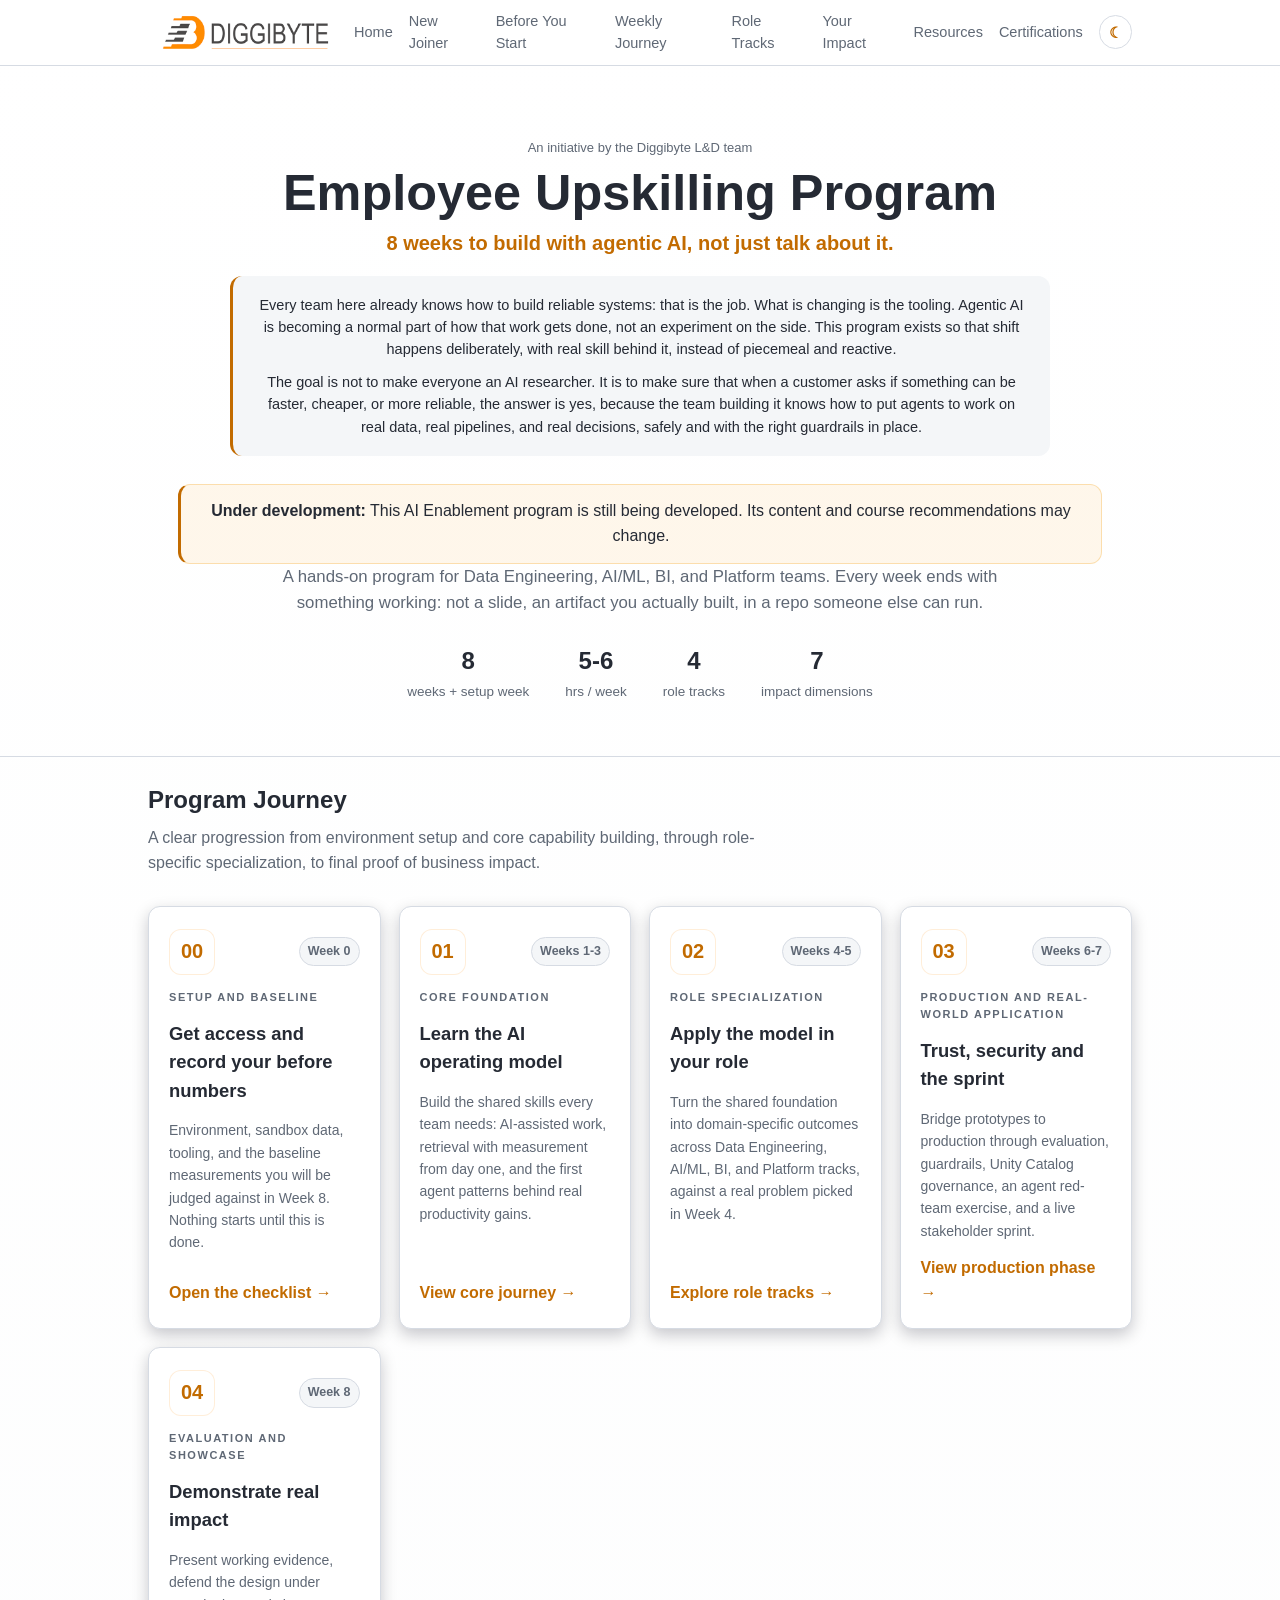
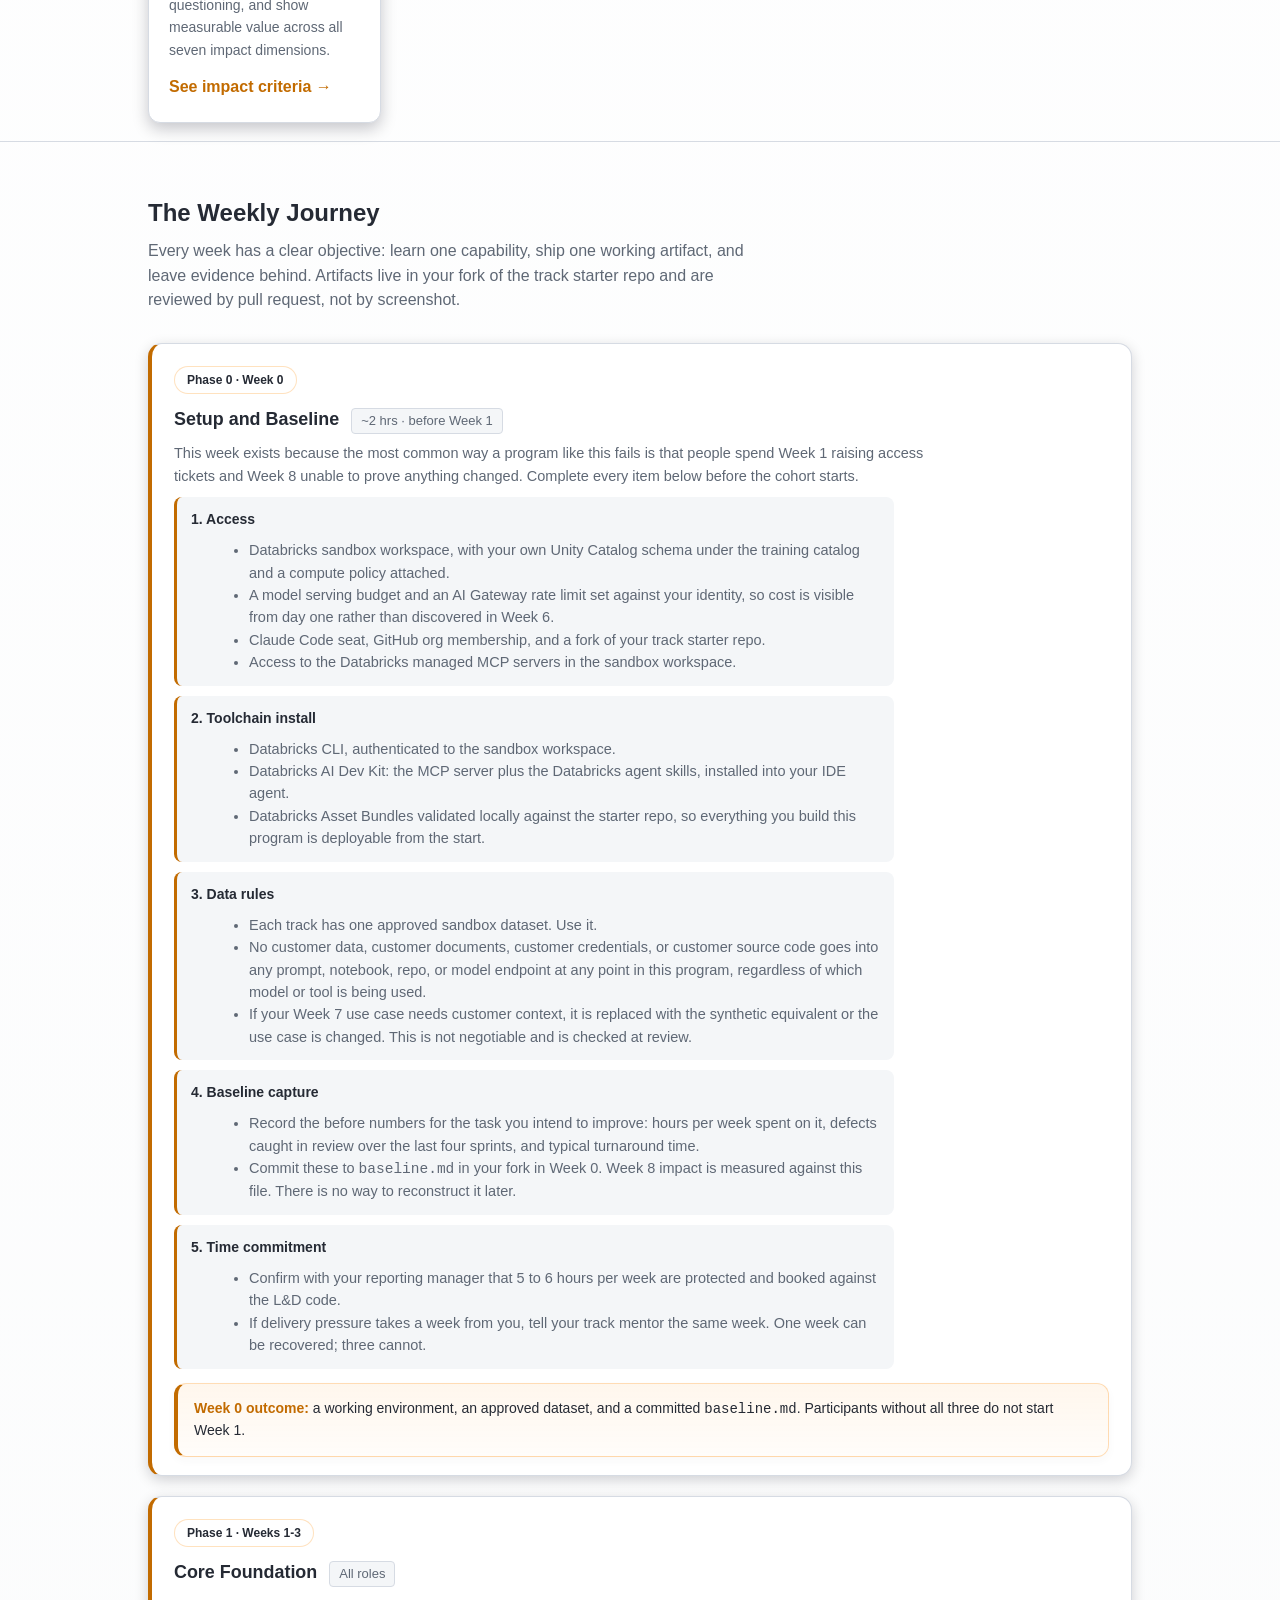
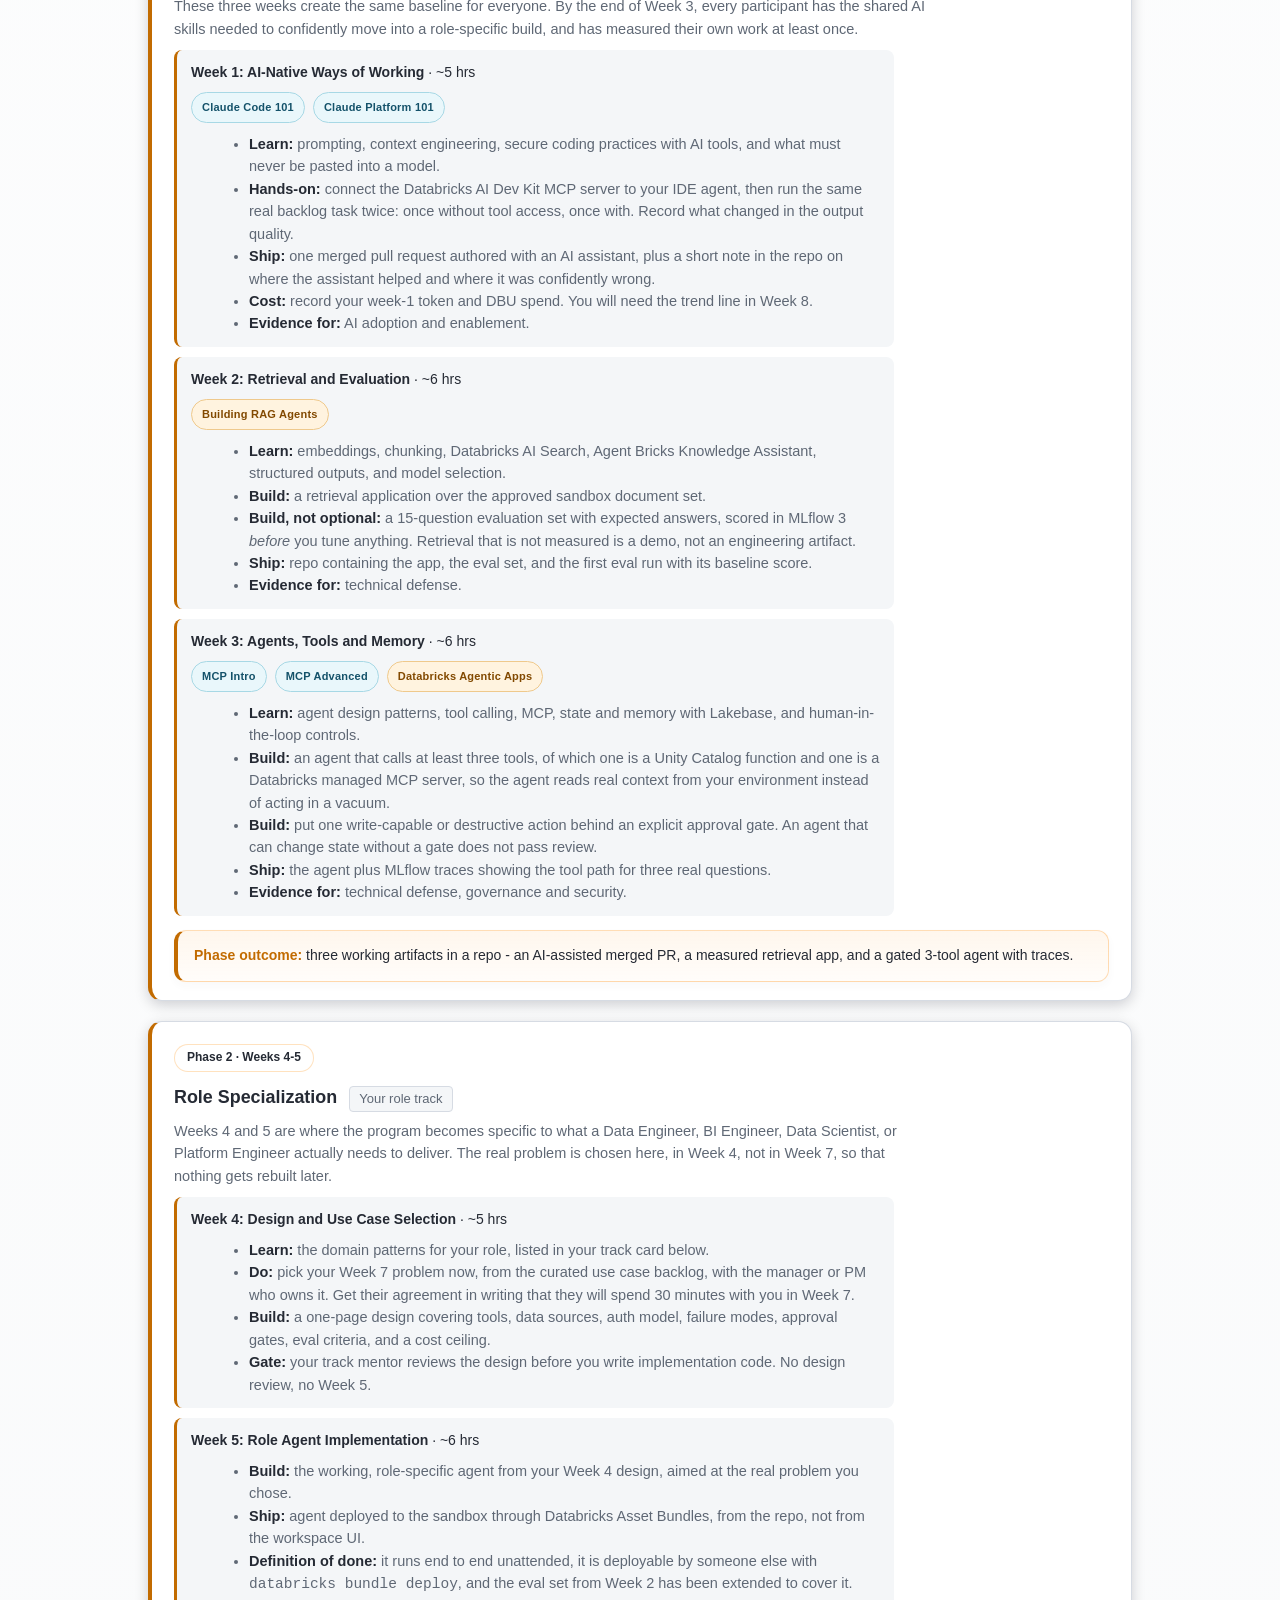
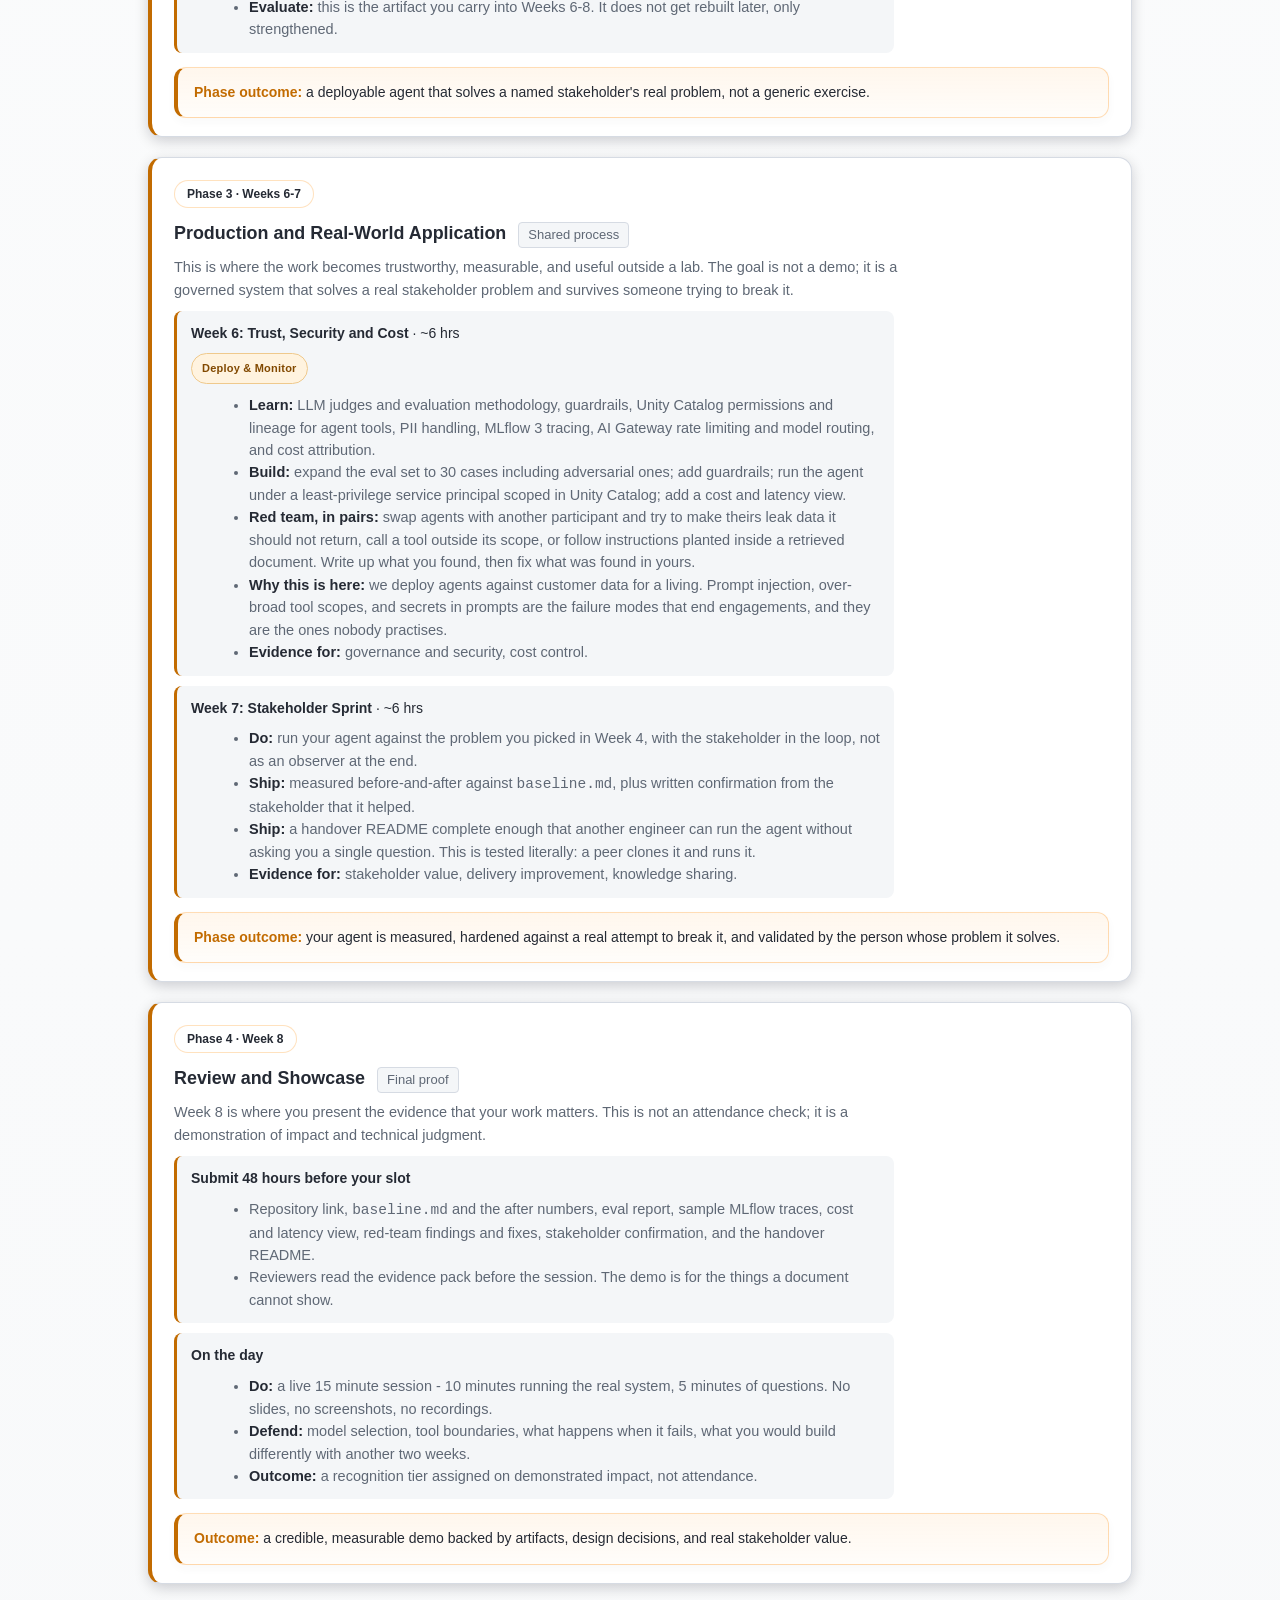
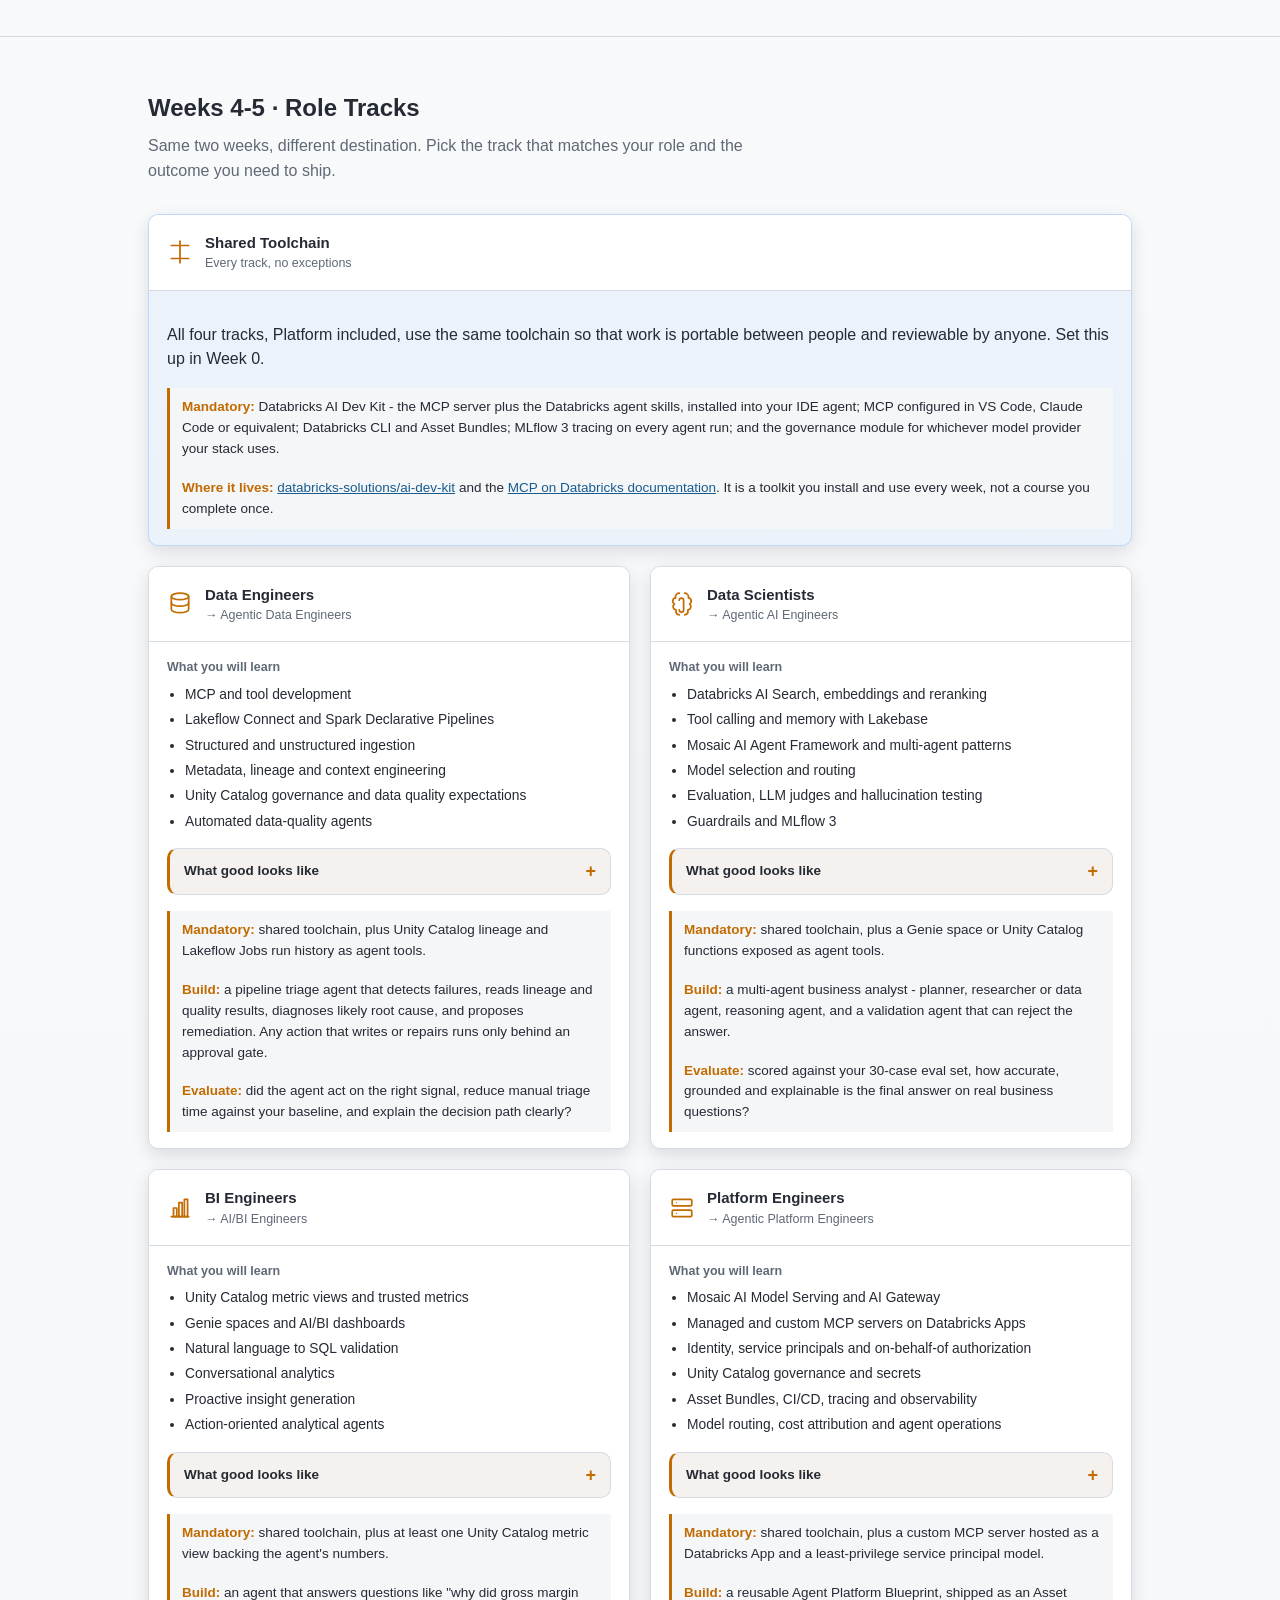
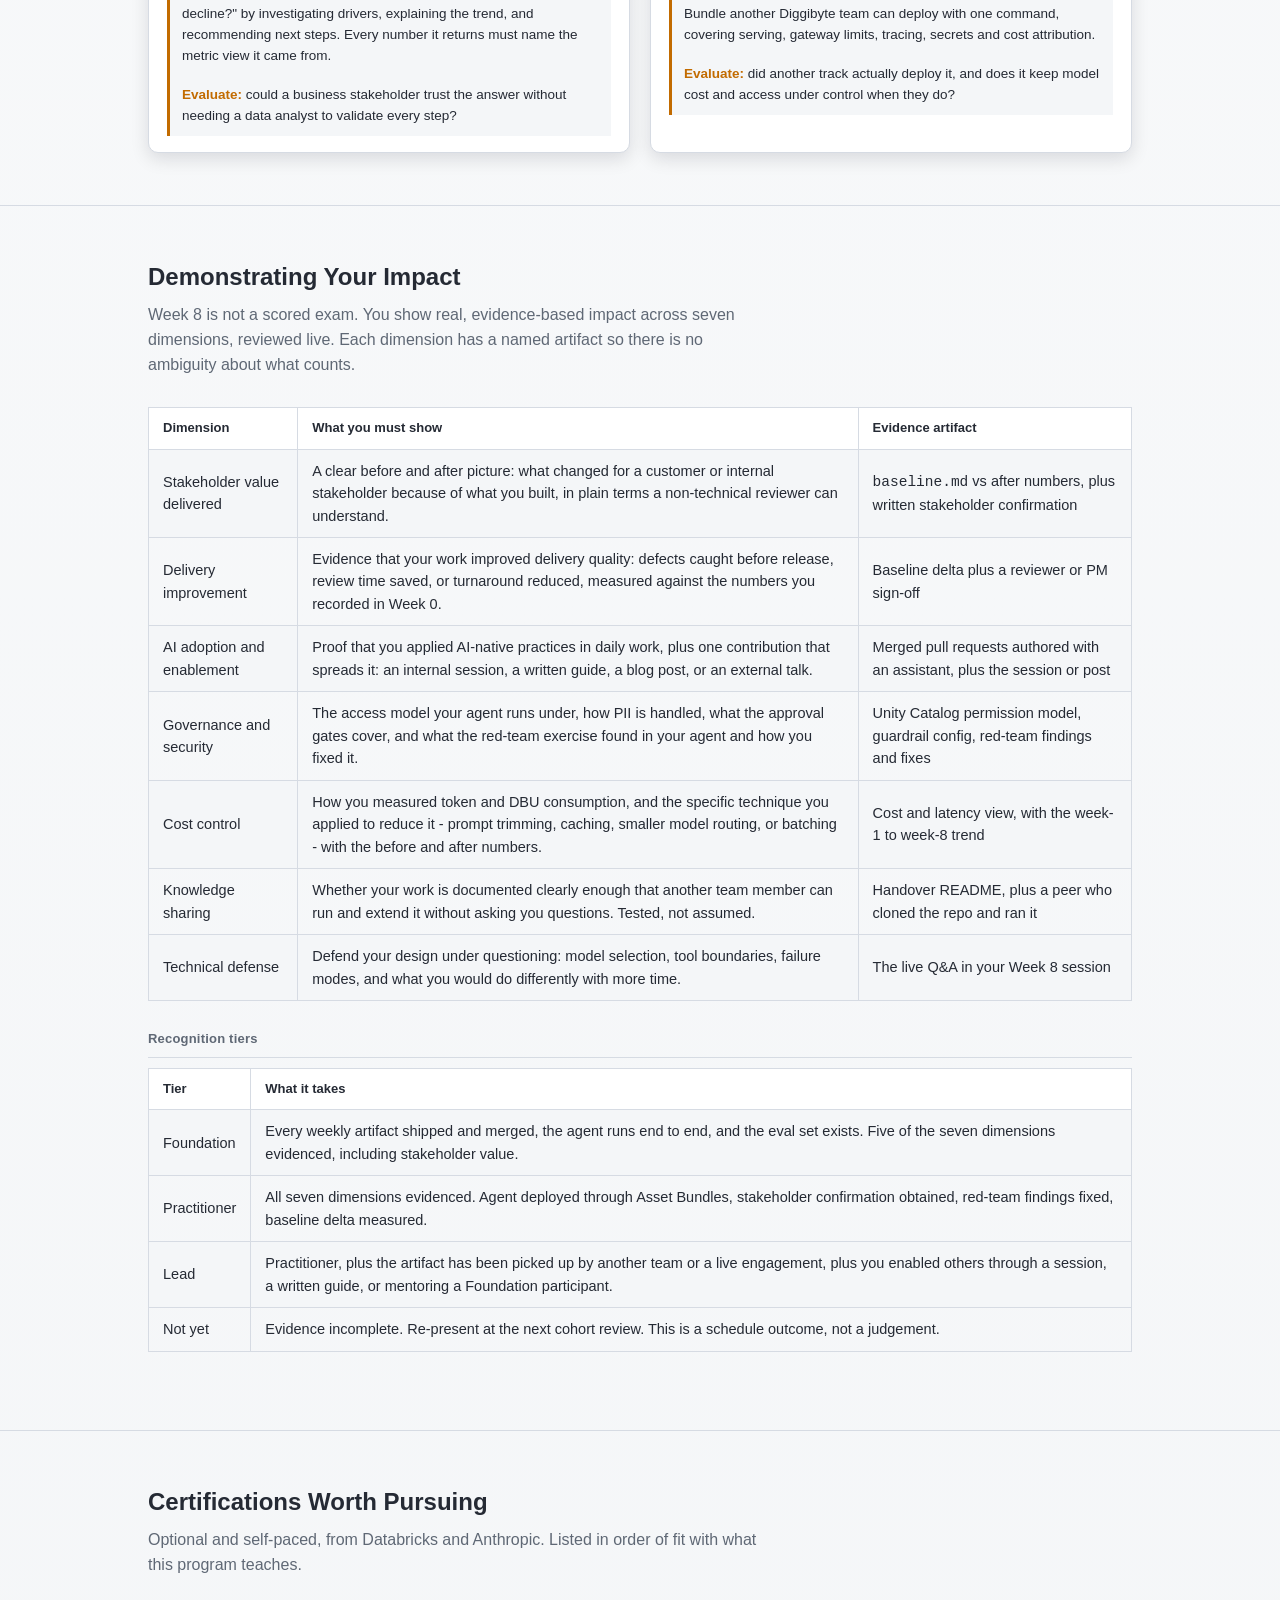
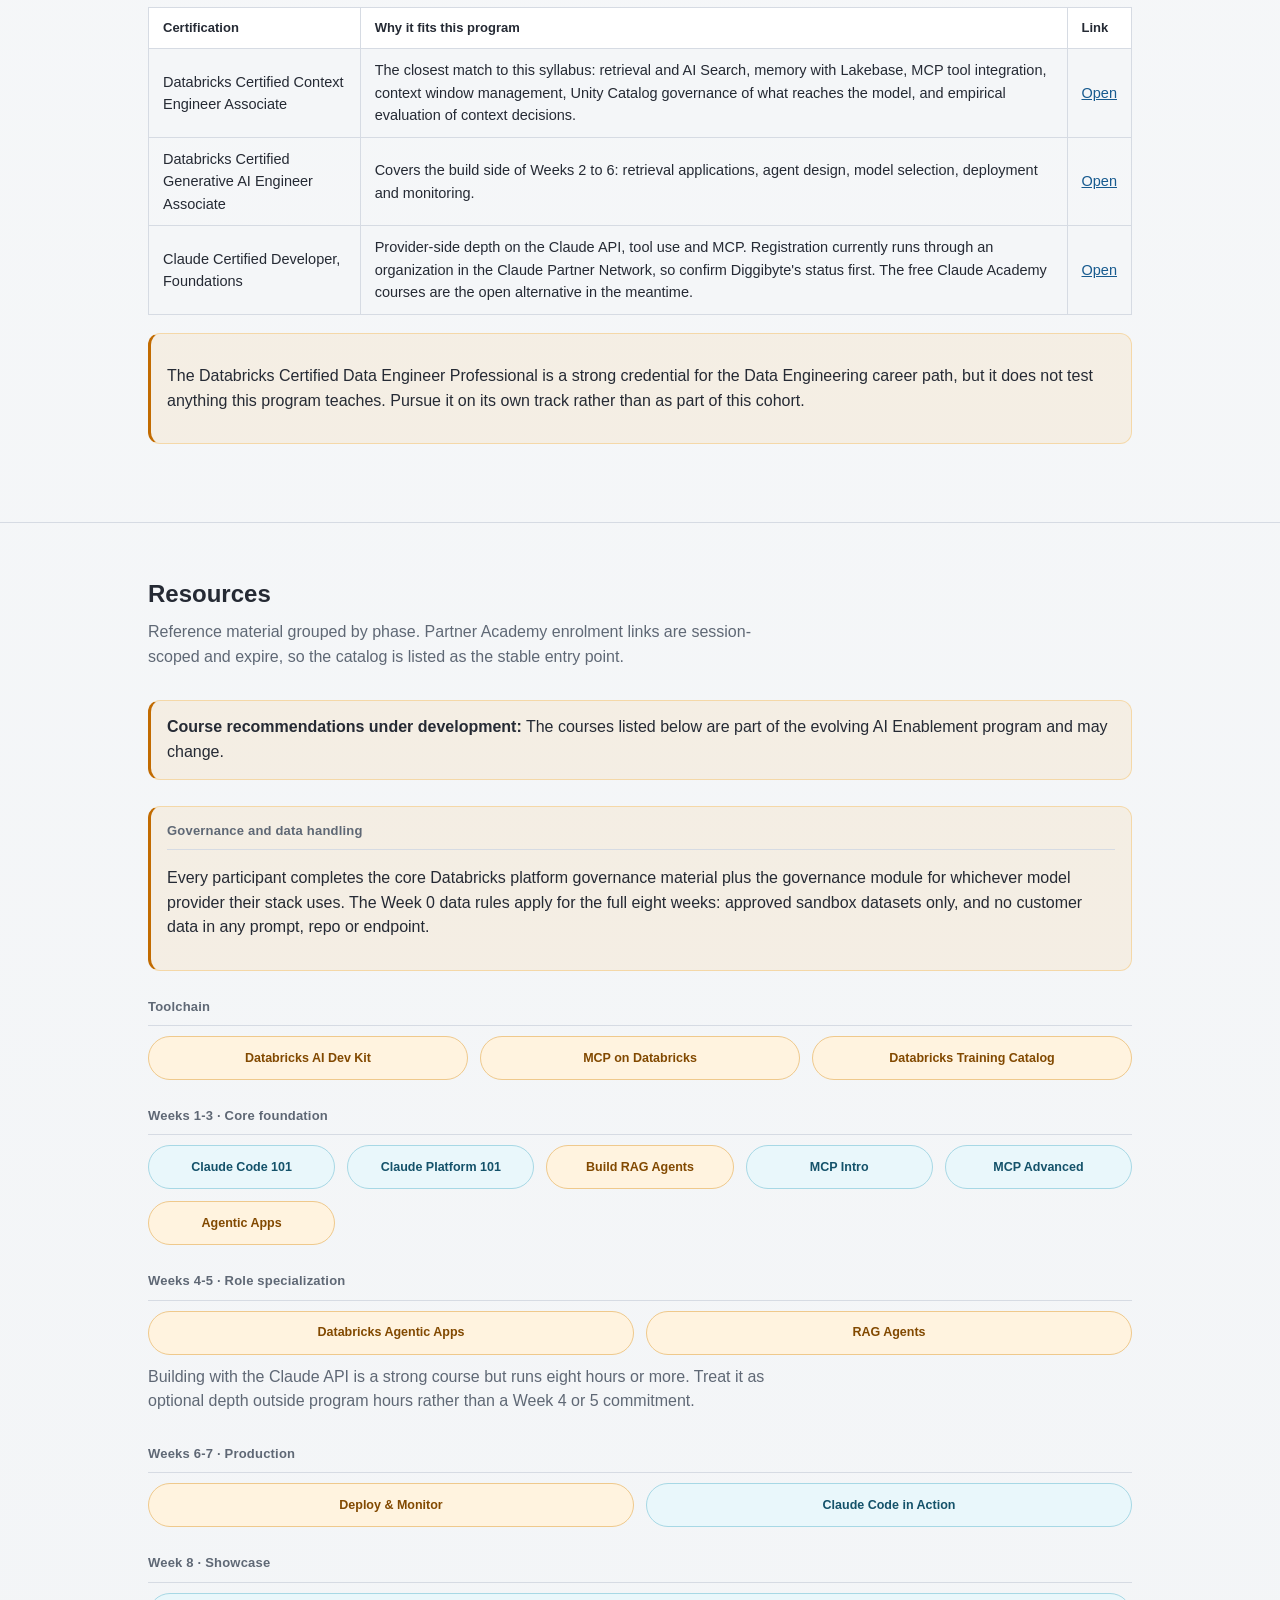
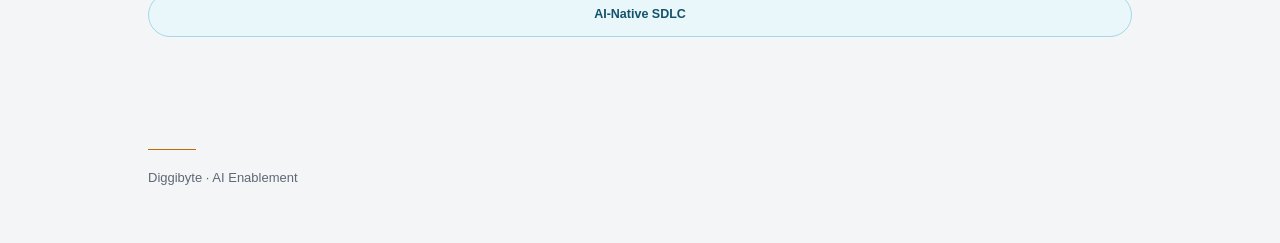
==== commit 6389ba31: "Add L&D onboarding and home pages added home + new hire" ====
--- a/ai-enablement.html
+++ b/ai-enablement.html
@@ -38,6 +38,9 @@
         <p>Every team here already knows how to build reliable systems: that is the job. What is changing is the tooling. Agentic AI is becoming a normal part of how that work gets done, not an experiment on the side. This program exists so that shift happens deliberately, with real skill behind it, instead of piecemeal and reactive.</p>
         <p>The goal is not to make everyone an AI researcher. It is to make sure that when a customer asks if something can be faster, cheaper, or more reliable, the answer is yes, because the team building it knows how to put agents to work on real data, real pipelines, and real decisions, safely and with the right guardrails in place.</p>
       </div>
+      <div class="res-block-note under-development-notice" role="status">
+        <strong>Under development:</strong> This AI Enablement program is still being developed. Its content and course recommendations may change.
+      </div>
       <p class="lede">A hands-on program for Data Engineering, AI/ML, BI, and Platform teams. Every week ends with something working: not a slide, an artifact you actually built, in a repo someone else can run.</p>
       <div class="stat-row">
         <div class="stat"><b>8</b><span>weeks + setup week</span></div>
@@ -593,6 +596,10 @@
       <h2>Resources</h2>
       <p class="section-lede">Reference material grouped by phase. Partner Academy enrolment links are session-scoped and expire, so the catalog is listed as the stable entry point.</p>
 
+      <div class="res-block res-block-note" role="status">
+        <strong>Course recommendations under development:</strong> The courses listed below are part of the evolving AI Enablement program and may change.
+      </div>
+
       <div class="res-block res-block-note">
         <h3>Governance and data handling</h3>
         <p>Every participant completes the core Databricks platform governance material plus the governance module for whichever model provider their stack uses. The Week 0 data rules apply for the full eight weeks: approved sandbox datasets only, and no customer data in any prompt, repo or endpoint.</p>
